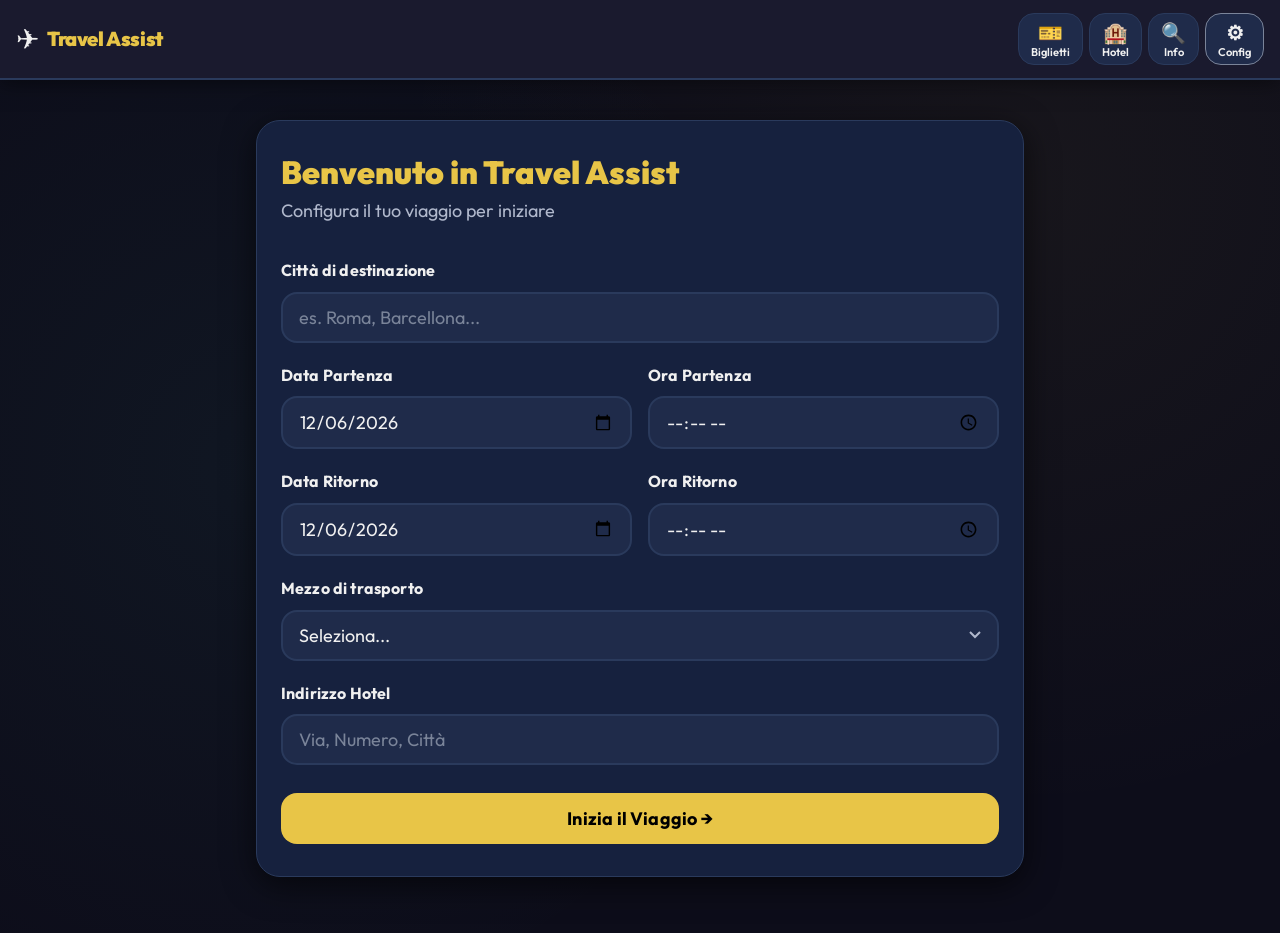
==== index.html @ 31b2eee9 "Add files via upload" ====
<!DOCTYPE html>
<html lang="it">
<head>
  <meta charset="UTF-8" />
  <meta name="viewport" content="width=device-width, initial-scale=1.0, viewport-fit=cover" />
  <meta name="theme-color" content="#1a1a2e" />
  <meta name="apple-mobile-web-app-capable" content="yes" />
  <meta name="apple-mobile-web-app-status-bar-style" content="black-translucent" />
  <meta name="apple-mobile-web-app-title" content="Travel Assist" />
  <meta name="description" content="La tua app di viaggio accessibile" />
  <link rel="manifest" href="manifest.json" />
  <link rel="apple-touch-icon" href="icons/icon-192.png" />
  <title>Travel Assist</title>
  <link rel="stylesheet" href="style.css" />
</head>
<body>

<!-- SKIP LINK per screen reader -->
<a href="#main-content" class="skip-link">Vai al contenuto principale</a>

<!-- ===== HEADER FISSO ===== -->
<header class="app-header" role="banner">
  <div class="header-brand">
    <span class="brand-icon" aria-hidden="true">✈</span>
    <span class="brand-name">Travel Assist</span>
  </div>
  <nav class="header-actions" aria-label="Azioni rapide">
    <button class="header-btn" id="btn-ticket" onclick="openTicketModal()" aria-label="Carica o visualizza biglietti di mobilità">
      <span class="btn-icon" aria-hidden="true">🎫</span>
      <span class="btn-label">Biglietti</span>
    </button>
    <button class="header-btn" id="btn-hotel" onclick="openHotel()" aria-label="Naviga verso l'hotel">
      <span class="btn-icon" aria-hidden="true">🏨</span>
      <span class="btn-label">Hotel</span>
    </button>
    <button class="header-btn" id="btn-info" onclick="openAttractions()" aria-label="Scopri attrazioni vicino a te">
      <span class="btn-icon" aria-hidden="true">🔍</span>
      <span class="btn-label">Info</span>
    </button>
    <button class="header-btn header-btn--settings" id="btn-settings" onclick="showSection('settings')" aria-label="Impostazioni viaggio">
      <span class="btn-icon" aria-hidden="true">⚙</span>
      <span class="btn-label">Config</span>
    </button>
  </nav>
</header>

<!-- ===== MAIN ===== -->
<main id="main-content" class="app-main">

  <!-- SEZIONE: Setup iniziale -->
  <section id="section-setup" class="section section--setup" aria-labelledby="setup-title">
    <div class="setup-card">
      <h1 id="setup-title" class="setup-title">Benvenuto in Travel Assist</h1>
      <p class="setup-subtitle">Configura il tuo viaggio per iniziare</p>
      <form id="setup-form" novalidate>
        <div class="form-group">
          <label for="city" class="form-label">Città di destinazione</label>
          <input type="text" id="city" name="city" class="form-input" placeholder="es. Roma, Barcellona..." required aria-required="true" autocomplete="off" />
        </div>
        <div class="form-row">
          <div class="form-group">
            <label for="departure-date" class="form-label">Data Partenza</label>
            <input type="date" id="departure-date" name="departure-date" class="form-input" required aria-required="true" />
          </div>
          <div class="form-group">
            <label for="departure-time" class="form-label">Ora Partenza</label>
            <input type="time" id="departure-time" name="departure-time" class="form-input" required aria-required="true" />
          </div>
        </div>
        <div class="form-row">
          <div class="form-group">
            <label for="return-date" class="form-label">Data Ritorno</label>
            <input type="date" id="return-date" name="return-date" class="form-input" required aria-required="true" />
          </div>
          <div class="form-group">
            <label for="return-time" class="form-label">Ora Ritorno</label>
            <input type="time" id="return-time" name="return-time" class="form-input" required aria-required="true" />
          </div>
        </div>
        <div class="form-group">
          <label for="transport" class="form-label">Mezzo di trasporto</label>
          <select id="transport" name="transport" class="form-input form-select" required aria-required="true">
            <option value="">Seleziona...</option>
            <option value="autobus">🚌 Autobus</option>
            <option value="auto">🚗 Auto</option>
            <option value="treno">🚂 Treno</option>
            <option value="aereo">✈️ Aereo</option>
          </select>
        </div>
        <div class="form-group">
          <label for="hotel-address" class="form-label">Indirizzo Hotel</label>
          <input type="text" id="hotel-address" name="hotel-address" class="form-input" placeholder="Via, Numero, Città" autocomplete="street-address" />
        </div>
        <button type="submit" class="btn btn--primary btn--full" id="btn-start">
          Inizia il Viaggio →
        </button>
      </form>
    </div>
  </section>

  <!-- SEZIONE: Dashboard principale -->
  <section id="section-dashboard" class="section section--dashboard hidden" aria-labelledby="dashboard-title">

    <!-- Info Generali -->
    <div class="trip-info-bar" role="region" aria-label="Informazioni viaggio">
      <div class="trip-info-item">
        <span class="info-label">Destinazione</span>
        <span class="info-value" id="display-city">—</span>
      </div>
      <div class="trip-info-item">
        <span class="info-label">Partenza</span>
        <span class="info-value" id="display-departure">—</span>
      </div>
      <div class="trip-info-item">
        <span class="info-label">Ritorno</span>
        <span class="info-value" id="display-return">—</span>
      </div>
      <div class="trip-info-item trip-info-item--distance">
        <span class="info-label">Distanza dalla prossima tappa</span>
        <span class="info-value info-value--large" id="display-distance" aria-live="polite" aria-atomic="true">— km</span>
      </div>
    </div>

    <!-- Emergenze -->
    <div class="emergency-bar" role="region" aria-label="Numeri di emergenza">
      <span class="emergency-title" aria-hidden="true">🚨 Emergenze:</span>
      <a href="tel:113" class="emergency-btn" aria-label="Chiama Polizia al 113">
        <span aria-hidden="true">👮</span> Polizia 113
      </a>
      <a href="tel:118" class="emergency-btn" aria-label="Chiama Ambulanza al 118">
        <span aria-hidden="true">🚑</span> Ambulanza 118
      </a>
      <a href="tel:112" class="emergency-btn" aria-label="Chiama Emergenza Europea al 112">
        <span aria-hidden="true">🆘</span> Europeo 112
      </a>
      <button class="emergency-btn" onclick="callConsulate()" aria-label="Chiama il Consolato">
        <span aria-hidden="true">🏛</span> Consolato
      </button>
    </div>

    <!-- Calendario Verticale -->
    <div id="calendar-container" class="calendar-container" role="region" aria-label="Itinerario giornaliero">
      <h2 id="dashboard-title" class="calendar-heading">Il tuo Itinerario</h2>
      <div id="days-list" class="days-list" aria-label="Lista giorni del viaggio"></div>
      <button class="btn btn--add-day" onclick="addDay()" aria-label="Aggiungi un giorno all'itinerario">
        + Aggiungi giorno manuale
      </button>
    </div>

  </section>

  <!-- SEZIONE: Impostazioni -->
  <section id="section-settings" class="section section--settings hidden" aria-labelledby="settings-title">
    <div class="settings-card">
      <h2 id="settings-title">Modifica Configurazione</h2>
      <p>Aggiorna i dettagli del tuo viaggio.</p>
      <button class="btn btn--secondary btn--full" onclick="resetTrip()">Resetta e Riconfigura</button>
      <button class="btn btn--ghost btn--full" onclick="showSection('dashboard')">← Torna all'itinerario</button>
    </div>
  </section>

</main>

<!-- ===== MODAL: Biglietti ===== -->
<div id="modal-ticket" class="modal hidden" role="dialog" aria-labelledby="modal-ticket-title" aria-modal="true">
  <div class="modal-overlay" onclick="closeModal('modal-ticket')"></div>
  <div class="modal-content">
    <button class="modal-close" onclick="closeModal('modal-ticket')" aria-label="Chiudi">✕</button>
    <h2 id="modal-ticket-title">🎫 Biglietti di Mobilità</h2>
    <p class="modal-subtitle">Carica i tuoi biglietti di trasporto</p>
    <div class="upload-zone" id="global-upload-zone" role="button" tabindex="0" aria-label="Zona caricamento biglietti, clicca o trascina file qui"
         onclick="document.getElementById('global-file-input').click()"
         onkeydown="if(event.key==='Enter'||event.key===' ')this.click()">
      <span aria-hidden="true">📁</span>
      <span>Clicca o trascina biglietti qui</span>
      <span class="upload-hint">PDF, JPEG, PNG supportati</span>
    </div>
    <input type="file" id="global-file-input" accept=".pdf,.jpg,.jpeg,.png" multiple class="hidden" onchange="handleGlobalFileUpload(event)" aria-label="Seleziona file biglietti" />
    <div id="global-tickets-list" class="tickets-list" aria-live="polite" aria-label="Lista biglietti caricati"></div>
  </div>
</div>

<!-- ===== MODAL: Attrazioni ===== -->
<div id="modal-attractions" class="modal hidden" role="dialog" aria-labelledby="modal-attractions-title" aria-modal="true">
  <div class="modal-overlay" onclick="closeModal('modal-attractions')"></div>
  <div class="modal-content">
    <button class="modal-close" onclick="closeModal('modal-attractions')" aria-label="Chiudi">✕</button>
    <h2 id="modal-attractions-title">🔍 Attrazioni Vicino a Te</h2>
    <div id="attractions-loading" class="loading-state" aria-live="polite">
      <div class="spinner" aria-hidden="true"></div>
      <span>Rilevamento posizione...</span>
    </div>
    <div id="attractions-content" class="hidden">
      <p id="attractions-location" class="location-info"></p>
      <a id="btn-attractions-maps" href="#" target="_blank" rel="noopener noreferrer" class="btn btn--primary btn--full">
        🗺 Cerca Attrazioni su Maps
      </a>
      <a id="btn-attractions-portami" href="#" target="_blank" rel="noopener noreferrer" class="btn btn--accent btn--full">
        🧭 Portami al Centro
      </a>
    </div>
    <div id="attractions-error" class="hidden error-state">
      <p>Impossibile rilevare la posizione. Assicurati di aver dato i permessi.</p>
    </div>
  </div>
</div>

<!-- ===== FULLSCREEN VIEWER ===== -->
<div id="fullscreen-viewer" class="fullscreen-viewer hidden" role="dialog" aria-labelledby="viewer-title" aria-modal="true">
  <button class="viewer-close" onclick="closeViewer()" aria-label="Chiudi visualizzatore">✕</button>
  <h2 id="viewer-title" class="sr-only">Visualizzatore Biglietto</h2>
  <div class="viewer-content" id="viewer-content"></div>
  <div class="viewer-hint" aria-live="polite">Pizzica per zoomare • Doppio tap per resettare</div>
</div>

<!-- LIVE REGION per annunci screen reader -->
<div id="sr-announce" class="sr-only" aria-live="assertive" aria-atomic="true"></div>

<script src="app.js"></script>
</body>
</html>
---- style.css ----
/* =============================================
   TRAVEL ASSIST — CSS
   High Contrast, Accessible, Large UI
   ============================================= */

/* ---- FONTS ---- */
@import url('https://fonts.googleapis.com/css2?family=Outfit:wght@400;600;700;900&family=JetBrains+Mono:wght@400;600&display=swap');

/* ---- CSS VARIABLES ---- */
:root {
  /* Colors – high contrast palette */
  --bg-primary: #0d0d1a;
  --bg-secondary: #1a1a2e;
  --bg-card: #16213e;
  --bg-elevated: #1f2b4a;
  --accent-primary: #e8c547;
  --accent-secondary: #4ecdc4;
  --accent-emergency: #ff4757;
  --accent-go: #2ed573;
  --text-primary: #f0f0f0;
  --text-secondary: #b0b8cc;
  --text-muted: #7a8499;
  --border-color: #2a3a5c;
  --shadow-lg: 0 8px 32px rgba(0,0,0,0.6);
  --shadow-card: 0 4px 16px rgba(0,0,0,0.4);

  /* Spacing & sizing */
  --header-height: 5rem;
  --btn-min: 3rem; /* 48px */
  --radius-sm: 0.5rem;
  --radius-md: 1rem;
  --radius-lg: 1.5rem;

  /* Typography – rem-based for zoom compatibility */
  --text-xs: 0.875rem;
  --text-sm: 1rem;
  --text-base: 1.125rem;
  --text-lg: 1.25rem;
  --text-xl: 1.5rem;
  --text-2xl: 2rem;
  --text-3xl: 2.5rem;
}

/* ---- RESET & BASE ---- */
*, *::before, *::after {
  box-sizing: border-box;
  margin: 0;
  padding: 0;
}

html {
  font-size: 100%; /* respect user browser settings */
  scroll-behavior: smooth;
  -webkit-text-size-adjust: 100%;
}

body {
  font-family: 'Outfit', sans-serif;
  background-color: var(--bg-primary);
  color: var(--text-primary);
  font-size: var(--text-base);
  line-height: 1.6;
  min-height: 100vh;
  overflow-x: hidden;
  /* Background texture */
  background-image: 
    radial-gradient(circle at 20% 50%, rgba(78,205,196,0.05) 0%, transparent 50%),
    radial-gradient(circle at 80% 20%, rgba(232,197,71,0.05) 0%, transparent 50%);
}

/* ---- ACCESSIBILITY ---- */
.skip-link {
  position: absolute;
  top: -9999px;
  left: 0;
  background: var(--accent-primary);
  color: #000;
  padding: 1rem 1.5rem;
  font-size: var(--text-lg);
  font-weight: 700;
  z-index: 9999;
  border-radius: 0 0 var(--radius-md) 0;
}
.skip-link:focus {
  top: 0;
}

.sr-only {
  position: absolute;
  width: 1px;
  height: 1px;
  padding: 0;
  margin: -1px;
  overflow: hidden;
  clip: rect(0,0,0,0);
  white-space: nowrap;
  border: 0;
}

/* Focus styles – large, visible */
:focus-visible {
  outline: 3px solid var(--accent-primary);
  outline-offset: 3px;
  border-radius: var(--radius-sm);
}

/* ---- HIDDEN ---- */
.hidden {
  display: none !important;
}

/* ---- HEADER ---- */
.app-header {
  position: fixed;
  top: 0;
  left: 0;
  right: 0;
  z-index: 100;
  height: var(--header-height);
  background: var(--bg-secondary);
  border-bottom: 2px solid var(--border-color);
  display: flex;
  align-items: center;
  justify-content: space-between;
  padding: 0 1rem;
  gap: 0.5rem;
  box-shadow: 0 2px 20px rgba(0,0,0,0.5);
  /* Safe area for iPhone notch */
  padding-top: env(safe-area-inset-top, 0);
  height: calc(var(--header-height) + env(safe-area-inset-top, 0));
}

.header-brand {
  display: flex;
  align-items: center;
  gap: 0.5rem;
  flex-shrink: 0;
}

.brand-icon {
  font-size: 1.75rem;
}

.brand-name {
  font-size: var(--text-lg);
  font-weight: 900;
  color: var(--accent-primary);
  letter-spacing: -0.02em;
  white-space: nowrap;
}

.header-actions {
  display: flex;
  gap: 0.375rem;
  align-items: center;
}

.header-btn {
  display: flex;
  flex-direction: column;
  align-items: center;
  justify-content: center;
  gap: 0.125rem;
  min-width: var(--btn-min);
  min-height: var(--btn-min);
  padding: 0.375rem 0.75rem;
  background: var(--bg-elevated);
  color: var(--text-primary);
  border: 1.5px solid var(--border-color);
  border-radius: var(--radius-md);
  cursor: pointer;
  font-family: inherit;
  font-size: var(--text-xs);
  font-weight: 600;
  text-decoration: none;
  transition: all 0.15s ease;
  white-space: nowrap;
}

.header-btn:hover, .header-btn:focus-visible {
  background: var(--accent-primary);
  color: #000;
  border-color: var(--accent-primary);
  transform: translateY(-1px);
}

.header-btn .btn-icon {
  font-size: 1.25rem;
}

.header-btn .btn-label {
  font-size: 0.7rem;
  line-height: 1;
}

.header-btn--settings {
  border-color: var(--text-muted);
}

/* ---- MAIN ---- */
.app-main {
  padding-top: calc(var(--header-height) + env(safe-area-inset-top, 0) + 1rem);
  padding-bottom: calc(2rem + env(safe-area-inset-bottom, 0));
  min-height: 100vh;
}

/* ---- SECTIONS ---- */
.section {
  padding: 1.5rem 1rem;
  max-width: 800px;
  margin: 0 auto;
}

/* ---- SETUP CARD ---- */
.setup-card {
  background: var(--bg-card);
  border: 1.5px solid var(--border-color);
  border-radius: var(--radius-lg);
  padding: 2rem 1.5rem;
  box-shadow: var(--shadow-lg);
}

.setup-title {
  font-size: var(--text-2xl);
  font-weight: 900;
  color: var(--accent-primary);
  margin-bottom: 0.375rem;
  line-height: 1.2;
}

.setup-subtitle {
  color: var(--text-secondary);
  margin-bottom: 2rem;
  font-size: var(--text-base);
}

/* ---- FORMS ---- */
.form-group {
  margin-bottom: 1.25rem;
}

.form-row {
  display: grid;
  grid-template-columns: 1fr 1fr;
  gap: 1rem;
}

.form-label {
  display: block;
  font-size: var(--text-sm);
  font-weight: 700;
  color: var(--text-primary);
  margin-bottom: 0.5rem;
  letter-spacing: 0.01em;
}

.form-input {
  width: 100%;
  min-height: var(--btn-min);
  padding: 0.75rem 1rem;
  background: var(--bg-elevated);
  border: 2px solid var(--border-color);
  border-radius: var(--radius-md);
  color: var(--text-primary);
  font-size: var(--text-base);
  font-family: inherit;
  transition: border-color 0.15s ease;
  -webkit-appearance: none;
  appearance: none;
}

.form-input:focus {
  border-color: var(--accent-primary);
  outline: none;
  box-shadow: 0 0 0 3px rgba(232,197,71,0.25);
}

.form-input::placeholder {
  color: var(--text-muted);
}

.form-select {
  background-image: url("data:image/svg+xml,%3Csvg xmlns='http://www.w3.org/2000/svg' width='12' height='8'%3E%3Cpath d='M1 1l5 5 5-5' stroke='%23b0b8cc' stroke-width='2' fill='none'/%3E%3C/svg%3E");
  background-repeat: no-repeat;
  background-position: right 1rem center;
  padding-right: 2.5rem;
  cursor: pointer;
}

/* ---- BUTTONS ---- */
.btn {
  display: inline-flex;
  align-items: center;
  justify-content: center;
  gap: 0.5rem;
  min-height: var(--btn-min);
  padding: 0.875rem 1.5rem;
  border: none;
  border-radius: var(--radius-md);
  font-family: inherit;
  font-size: var(--text-base);
  font-weight: 700;
  cursor: pointer;
  text-decoration: none;
  transition: all 0.15s ease;
  letter-spacing: 0.01em;
}

.btn--primary {
  background: var(--accent-primary);
  color: #000;
}
.btn--primary:hover, .btn--primary:focus-visible {
  background: #f0cf50;
  transform: translateY(-1px);
  box-shadow: 0 4px 16px rgba(232,197,71,0.4);
}

.btn--secondary {
  background: var(--bg-elevated);
  color: var(--text-primary);
  border: 2px solid var(--border-color);
}
.btn--secondary:hover, .btn--secondary:focus-visible {
  border-color: var(--accent-secondary);
  color: var(--accent-secondary);
}

.btn--accent {
  background: var(--accent-go);
  color: #000;
}
.btn--accent:hover, .btn--accent:focus-visible {
  background: #3ff57e;
  transform: translateY(-1px);
  box-shadow: 0 4px 16px rgba(46,213,115,0.4);
}

.btn--ghost {
  background: transparent;
  color: var(--text-secondary);
  border: 2px solid var(--border-color);
}
.btn--ghost:hover, .btn--ghost:focus-visible {
  color: var(--text-primary);
  border-color: var(--text-secondary);
}

.btn--danger {
  background: var(--accent-emergency);
  color: #fff;
}

.btn--full {
  width: 100%;
  margin-top: 0.5rem;
}

.btn--add-day {
  width: 100%;
  background: transparent;
  border: 2px dashed var(--border-color);
  color: var(--text-secondary);
  border-radius: var(--radius-md);
  padding: 1rem;
  font-size: var(--text-base);
  font-family: inherit;
  font-weight: 600;
  cursor: pointer;
  margin-top: 1rem;
  transition: all 0.15s ease;
}
.btn--add-day:hover, .btn--add-day:focus-visible {
  border-color: var(--accent-secondary);
  color: var(--accent-secondary);
}

/* ---- TRIP INFO BAR ---- */
.trip-info-bar {
  background: var(--bg-card);
  border: 1.5px solid var(--border-color);
  border-radius: var(--radius-lg);
  padding: 1.25rem;
  margin-bottom: 1rem;
  display: grid;
  grid-template-columns: 1fr 1fr;
  gap: 1rem;
  box-shadow: var(--shadow-card);
}

.trip-info-item {
  display: flex;
  flex-direction: column;
  gap: 0.25rem;
}

.trip-info-item--distance {
  grid-column: 1 / -1;
  background: var(--bg-elevated);
  border-radius: var(--radius-md);
  padding: 0.75rem 1rem;
}

.info-label {
  font-size: var(--text-xs);
  color: var(--text-muted);
  font-weight: 600;
  text-transform: uppercase;
  letter-spacing: 0.05em;
}

.info-value {
  font-size: var(--text-base);
  font-weight: 700;
  color: var(--text-primary);
}

.info-value--large {
  font-size: var(--text-xl);
  color: var(--accent-secondary);
  font-family: 'JetBrains Mono', monospace;
}

/* ---- EMERGENCY BAR ---- */
.emergency-bar {
  background: rgba(255,71,87,0.12);
  border: 1.5px solid rgba(255,71,87,0.4);
  border-radius: var(--radius-md);
  padding: 0.875rem 1rem;
  margin-bottom: 1rem;
  display: flex;
  align-items: center;
  flex-wrap: wrap;
  gap: 0.5rem;
}

.emergency-title {
  font-weight: 700;
  font-size: var(--text-sm);
  color: var(--accent-emergency);
  white-space: nowrap;
}

.emergency-btn {
  display: inline-flex;
  align-items: center;
  gap: 0.375rem;
  min-height: 2.75rem;
  padding: 0.5rem 0.875rem;
  background: rgba(255,71,87,0.2);
  color: #ff8fa0;
  border: 1.5px solid rgba(255,71,87,0.4);
  border-radius: var(--radius-sm);
  font-family: inherit;
  font-size: var(--text-xs);
  font-weight: 700;
  text-decoration: none;
  cursor: pointer;
  transition: all 0.15s ease;
}

.emergency-btn:hover, .emergency-btn:focus-visible {
  background: var(--accent-emergency);
  color: #fff;
  border-color: var(--accent-emergency);
}

/* ---- CALENDAR ---- */
.calendar-container {
  margin-top: 0.5rem;
}

.calendar-heading {
  font-size: var(--text-xl);
  font-weight: 900;
  color: var(--text-primary);
  margin-bottom: 1rem;
  padding-bottom: 0.75rem;
  border-bottom: 2px solid var(--border-color);
}

.days-list {
  display: flex;
  flex-direction: column;
  gap: 0.875rem;
}

/* ---- DAY CARD ---- */
.day-card {
  background: var(--bg-card);
  border: 1.5px solid var(--border-color);
  border-radius: var(--radius-lg);
  overflow: hidden;
  box-shadow: var(--shadow-card);
  transition: border-color 0.2s ease;
}

.day-card.is-today {
  border-color: var(--accent-primary);
}

.day-header {
  display: flex;
  align-items: center;
  justify-content: space-between;
  padding: 1rem 1.25rem;
  cursor: pointer;
  background: var(--bg-elevated);
  border: none;
  width: 100%;
  text-align: left;
  font-family: inherit;
  transition: background 0.15s ease;
}

.day-header:hover {
  background: var(--bg-card);
}

.day-header-left {
  display: flex;
  align-items: center;
  gap: 0.875rem;
}

.day-number {
  font-size: var(--text-xl);
  font-weight: 900;
  color: var(--accent-primary);
  font-family: 'JetBrains Mono', monospace;
  min-width: 2rem;
}

.day-info {
  display: flex;
  flex-direction: column;
}

.day-date {
  font-size: var(--text-base);
  font-weight: 700;
  color: var(--text-primary);
}

.day-label {
  font-size: var(--text-xs);
  color: var(--text-muted);
}

.day-toggle {
  font-size: var(--text-lg);
  color: var(--text-secondary);
  transition: transform 0.2s ease;
}

.day-card.expanded .day-toggle {
  transform: rotate(180deg);
}

.day-body {
  display: none;
  padding: 1.25rem;
  gap: 1rem;
  flex-direction: column;
}

.day-card.expanded .day-body {
  display: flex;
}

/* ---- TIME SLOTS ---- */
.slots-list {
  display: flex;
  flex-direction: column;
  gap: 0.875rem;
}

.slot-item {
  background: var(--bg-elevated);
  border: 1.5px solid var(--border-color);
  border-radius: var(--radius-md);
  padding: 1rem;
}

.slot-row {
  display: flex;
  gap: 0.75rem;
  align-items: flex-start;
  margin-bottom: 0.75rem;
  flex-wrap: wrap;
}

.slot-time {
  min-width: 6rem;
  flex-shrink: 0;
}

.slot-place {
  flex: 1;
  min-width: 0;
}

.slot-input {
  width: 100%;
  min-height: 2.75rem;
  padding: 0.625rem 0.875rem;
  background: var(--bg-primary);
  border: 1.5px solid var(--border-color);
  border-radius: var(--radius-sm);
  color: var(--text-primary);
  font-size: var(--text-sm);
  font-family: inherit;
  transition: border-color 0.15s ease;
}

.slot-input:focus {
  border-color: var(--accent-primary);
  outline: none;
}

.slot-input::placeholder {
  color: var(--text-muted);
}

.slot-actions {
  display: flex;
  gap: 0.5rem;
  flex-wrap: wrap;
}

.btn--go {
  flex: 1;
  min-width: 8rem;
  background: var(--accent-go);
  color: #000;
  border: none;
  border-radius: var(--radius-sm);
  min-height: 3rem;
  padding: 0.625rem 1rem;
  font-family: inherit;
  font-size: var(--text-sm);
  font-weight: 700;
  cursor: pointer;
  text-decoration: none;
  display: inline-flex;
  align-items: center;
  justify-content: center;
  gap: 0.375rem;
  transition: all 0.15s ease;
}

.btn--go:hover, .btn--go:focus-visible {
  background: #3ff57e;
  box-shadow: 0 4px 16px rgba(46,213,115,0.4);
}

.btn--remove-slot {
  background: transparent;
  border: 1.5px solid var(--border-color);
  color: var(--text-muted);
  border-radius: var(--radius-sm);
  min-height: 3rem;
  padding: 0.625rem 0.875rem;
  font-family: inherit;
  font-size: var(--text-sm);
  cursor: pointer;
  transition: all 0.15s ease;
}

.btn--remove-slot:hover {
  border-color: var(--accent-emergency);
  color: var(--accent-emergency);
}

.btn--add-slot {
  background: transparent;
  border: 1.5px dashed var(--border-color);
  color: var(--text-secondary);
  border-radius: var(--radius-sm);
  padding: 0.75rem 1rem;
  font-family: inherit;
  font-size: var(--text-sm);
  font-weight: 600;
  cursor: pointer;
  width: 100%;
  transition: all 0.15s ease;
}

.btn--add-slot:hover, .btn--add-slot:focus-visible {
  border-color: var(--accent-secondary);
  color: var(--accent-secondary);
}

/* ---- TICKET POCKET ---- */
.ticket-pocket {
  border-top: 1.5px solid var(--border-color);
  padding-top: 1rem;
}

.ticket-pocket-title {
  font-size: var(--text-sm);
  font-weight: 700;
  color: var(--text-secondary);
  margin-bottom: 0.75rem;
  display: flex;
  align-items: center;
  gap: 0.5rem;
}

.pocket-upload-zone {
  background: var(--bg-primary);
  border: 2px dashed var(--border-color);
  border-radius: var(--radius-md);
  padding: 1rem;
  text-align: center;
  cursor: pointer;
  transition: all 0.15s ease;
  font-size: var(--text-sm);
  color: var(--text-muted);
  display: flex;
  flex-direction: column;
  align-items: center;
  gap: 0.375rem;
}

.pocket-upload-zone:hover, .pocket-upload-zone:focus-visible {
  border-color: var(--accent-secondary);
  color: var(--accent-secondary);
  background: rgba(78,205,196,0.05);
}

.tickets-list {
  display: flex;
  flex-direction: column;
  gap: 0.5rem;
  margin-top: 0.75rem;
}

.ticket-item {
  display: flex;
  align-items: center;
  gap: 0.75rem;
  background: var(--bg-elevated);
  border: 1.5px solid var(--border-color);
  border-radius: var(--radius-sm);
  padding: 0.75rem 1rem;
  transition: border-color 0.15s ease;
}

.ticket-item:hover {
  border-color: var(--accent-primary);
}

.ticket-icon {
  font-size: 1.5rem;
  flex-shrink: 0;
}

.ticket-name {
  flex: 1;
  font-size: var(--text-sm);
  font-weight: 600;
  color: var(--text-primary);
  overflow: hidden;
  text-overflow: ellipsis;
  white-space: nowrap;
}

.ticket-view-btn {
  background: var(--accent-primary);
  color: #000;
  border: none;
  border-radius: var(--radius-sm);
  padding: 0.5rem 0.875rem;
  font-family: inherit;
  font-size: var(--text-xs);
  font-weight: 700;
  cursor: pointer;
  min-height: 2.5rem;
  flex-shrink: 0;
  transition: all 0.15s ease;
}

.ticket-view-btn:hover {
  background: #f0cf50;
}

.ticket-delete-btn {
  background: transparent;
  border: none;
  color: var(--text-muted);
  cursor: pointer;
  padding: 0.5rem;
  font-size: 1.125rem;
  border-radius: var(--radius-sm);
  transition: color 0.15s ease;
  min-height: 2.5rem;
}

.ticket-delete-btn:hover {
  color: var(--accent-emergency);
}

/* ---- MODALS ---- */
.modal {
  position: fixed;
  inset: 0;
  z-index: 200;
  display: flex;
  align-items: flex-end;
  justify-content: center;
}

.modal-overlay {
  position: absolute;
  inset: 0;
  background: rgba(0,0,0,0.8);
  backdrop-filter: blur(4px);
}

.modal-content {
  position: relative;
  background: var(--bg-card);
  border: 1.5px solid var(--border-color);
  border-radius: var(--radius-lg) var(--radius-lg) 0 0;
  padding: 1.5rem;
  width: 100%;
  max-width: 600px;
  max-height: 85vh;
  overflow-y: auto;
  box-shadow: var(--shadow-lg);
  padding-bottom: calc(1.5rem + env(safe-area-inset-bottom, 0));
}

.modal-content h2 {
  font-size: var(--text-xl);
  font-weight: 900;
  color: var(--text-primary);
  margin-bottom: 0.25rem;
}

.modal-subtitle {
  color: var(--text-secondary);
  margin-bottom: 1.25rem;
  font-size: var(--text-sm);
}

.modal-close {
  position: absolute;
  top: 1rem;
  right: 1rem;
  background: var(--bg-elevated);
  border: 1.5px solid var(--border-color);
  color: var(--text-primary);
  border-radius: 50%;
  width: 2.5rem;
  height: 2.5rem;
  font-size: 1rem;
  cursor: pointer;
  display: flex;
  align-items: center;
  justify-content: center;
  transition: all 0.15s ease;
}

.modal-close:hover, .modal-close:focus-visible {
  background: var(--accent-emergency);
  color: #fff;
  border-color: var(--accent-emergency);
}

/* ---- UPLOAD ZONE ---- */
.upload-zone {
  background: var(--bg-elevated);
  border: 2px dashed var(--border-color);
  border-radius: var(--radius-md);
  padding: 2rem 1rem;
  text-align: center;
  cursor: pointer;
  transition: all 0.15s ease;
  display: flex;
  flex-direction: column;
  align-items: center;
  gap: 0.5rem;
  font-size: var(--text-base);
  color: var(--text-secondary);
  margin-bottom: 1rem;
}

.upload-zone:hover, .upload-zone:focus-visible {
  border-color: var(--accent-primary);
  background: rgba(232,197,71,0.05);
  color: var(--accent-primary);
}

.upload-zone span:first-child {
  font-size: 2.5rem;
}

.upload-hint {
  font-size: var(--text-xs);
  color: var(--text-muted);
}

/* ---- LOADING STATE ---- */
.loading-state {
  display: flex;
  flex-direction: column;
  align-items: center;
  gap: 1rem;
  padding: 2rem;
  color: var(--text-secondary);
}

.spinner {
  width: 3rem;
  height: 3rem;
  border: 3px solid var(--border-color);
  border-top-color: var(--accent-primary);
  border-radius: 50%;
  animation: spin 0.8s linear infinite;
}

@keyframes spin {
  to { transform: rotate(360deg); }
}

.error-state {
  padding: 1.5rem;
  background: rgba(255,71,87,0.1);
  border: 1.5px solid rgba(255,71,87,0.3);
  border-radius: var(--radius-md);
  color: #ff8fa0;
  text-align: center;
}

.location-info {
  padding: 0.875rem 1rem;
  background: var(--bg-elevated);
  border-radius: var(--radius-md);
  color: var(--text-secondary);
  font-size: var(--text-sm);
  margin-bottom: 1rem;
}

/* ---- FULLSCREEN VIEWER ---- */
.fullscreen-viewer {
  position: fixed;
  inset: 0;
  z-index: 300;
  background: #000;
  display: flex;
  flex-direction: column;
  align-items: center;
  justify-content: center;
}

.viewer-close {
  position: absolute;
  top: calc(1.25rem + env(safe-area-inset-top, 0));
  right: 1.25rem;
  background: rgba(255,255,255,0.15);
  backdrop-filter: blur(8px);
  border: 1.5px solid rgba(255,255,255,0.2);
  color: #fff;
  border-radius: 50%;
  width: 3rem;
  height: 3rem;
  font-size: 1.25rem;
  cursor: pointer;
  display: flex;
  align-items: center;
  justify-content: center;
  z-index: 10;
  transition: background 0.15s ease;
}

.viewer-close:hover {
  background: rgba(255,71,87,0.8);
}

.viewer-content {
  width: 100%;
  height: 100%;
  display: flex;
  align-items: center;
  justify-content: center;
  overflow: auto;
  padding: 4rem 1rem 3rem;
}

.viewer-content img {
  max-width: 100%;
  max-height: 100%;
  object-fit: contain;
  border-radius: var(--radius-sm);
}

.viewer-content iframe {
  width: 100%;
  height: 100%;
  border: none;
}

.viewer-hint {
  position: absolute;
  bottom: calc(1rem + env(safe-area-inset-bottom, 0));
  left: 50%;
  transform: translateX(-50%);
  background: rgba(255,255,255,0.1);
  backdrop-filter: blur(8px);
  color: rgba(255,255,255,0.7);
  padding: 0.5rem 1rem;
  border-radius: 2rem;
  font-size: var(--text-xs);
  white-space: nowrap;
}

/* ---- SETTINGS ---- */
.settings-card {
  background: var(--bg-card);
  border: 1.5px solid var(--border-color);
  border-radius: var(--radius-lg);
  padding: 2rem 1.5rem;
  box-shadow: var(--shadow-card);
}

.settings-card h2 {
  font-size: var(--text-xl);
  font-weight: 900;
  margin-bottom: 0.5rem;
}

.settings-card p {
  color: var(--text-secondary);
  margin-bottom: 1.5rem;
}

/* ---- TOAST NOTIFICATIONS ---- */
.toast-container {
  position: fixed;
  bottom: calc(2rem + env(safe-area-inset-bottom, 0));
  left: 50%;
  transform: translateX(-50%);
  z-index: 400;
  display: flex;
  flex-direction: column;
  gap: 0.5rem;
  pointer-events: none;
  width: 90%;
  max-width: 400px;
}

.toast {
  background: var(--bg-elevated);
  border: 1.5px solid var(--border-color);
  border-radius: var(--radius-md);
  padding: 1rem 1.25rem;
  font-size: var(--text-sm);
  font-weight: 600;
  text-align: center;
  box-shadow: var(--shadow-lg);
  animation: toastIn 0.3s ease, toastOut 0.3s ease 2.5s forwards;
}

.toast--success { border-color: var(--accent-go); color: var(--accent-go); }
.toast--error { border-color: var(--accent-emergency); color: #ff8fa0; }
.toast--info { border-color: var(--accent-secondary); color: var(--accent-secondary); }

@keyframes toastIn {
  from { opacity: 0; transform: translateY(1rem); }
  to { opacity: 1; transform: translateY(0); }
}

@keyframes toastOut {
  to { opacity: 0; transform: translateY(-1rem); }
}

/* ---- RESPONSIVE ---- */
@media (max-width: 480px) {
  .header-brand .brand-name { display: none; }
  .form-row { grid-template-columns: 1fr; }
  .trip-info-bar { grid-template-columns: 1fr; }
}

/* ---- ZOOM 200% COMPATIBILITY ---- */
@media (max-width: 400px) {
  :root {
    --text-xs: 0.8rem;
    --text-sm: 0.9rem;
    --text-base: 1rem;
  }
  .header-btn .btn-label { display: none; }
}

/* ---- PRINT STYLES ---- */
@media print {
  .app-header, .emergency-bar { display: none; }
  .day-body { display: flex !important; }
}
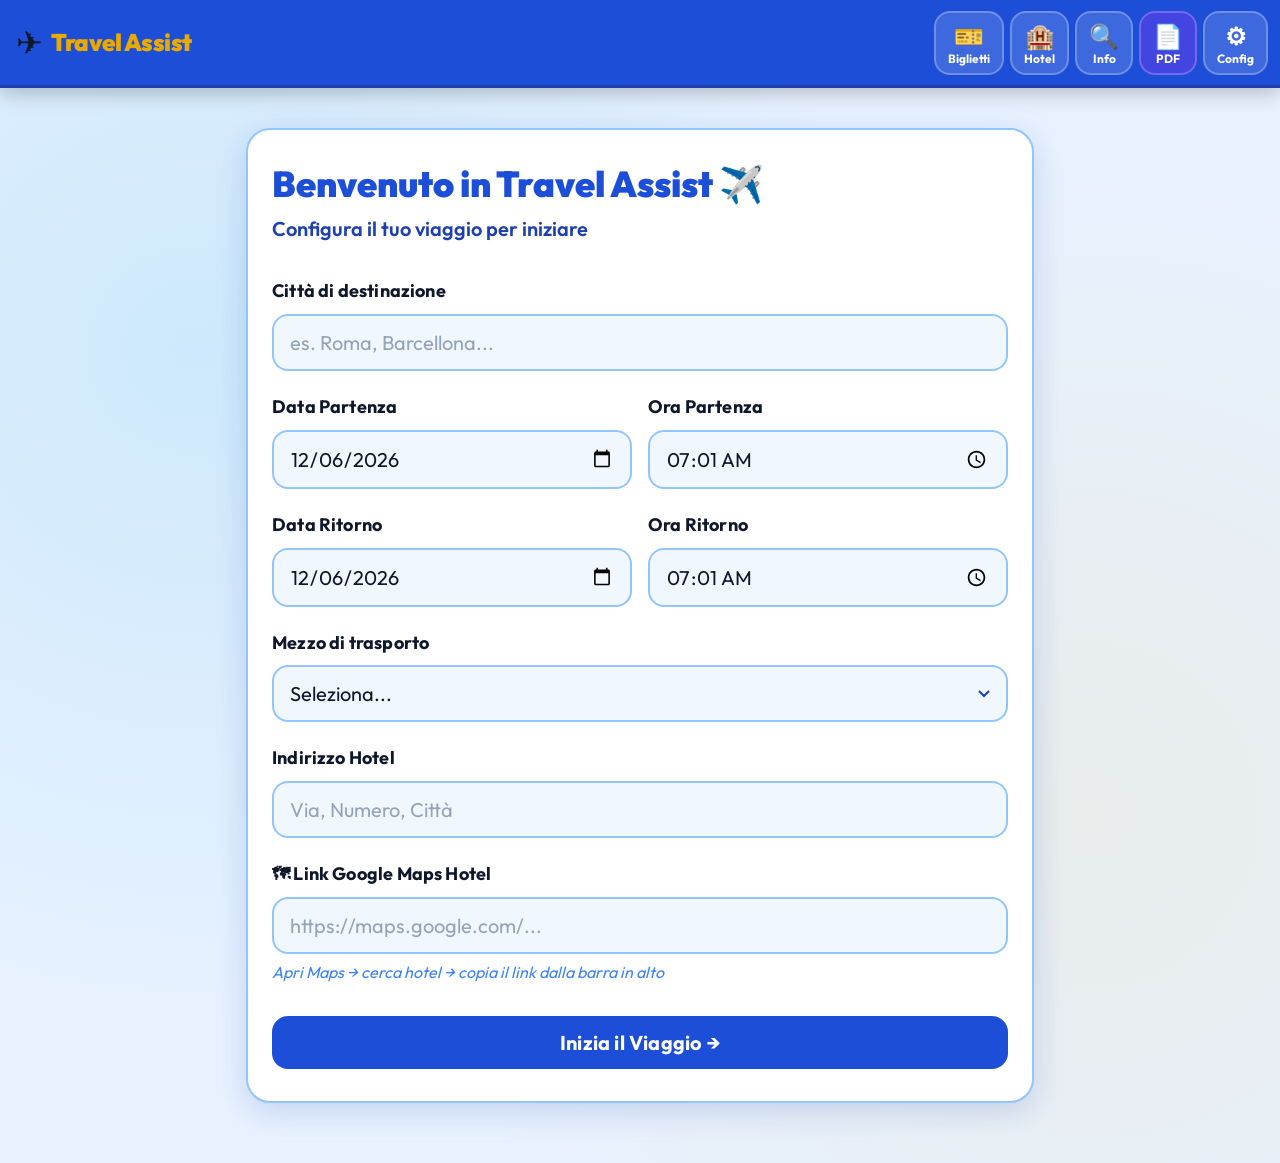
==== commit fd8d3e4b: "Add files via upload" ====
--- a/index.html
+++ b/index.html
@@ -3,7 +3,7 @@
 <head>
   <meta charset="UTF-8" />
   <meta name="viewport" content="width=device-width, initial-scale=1.0, viewport-fit=cover" />
-  <meta name="theme-color" content="#1a1a2e" />
+  <meta name="theme-color" content="#2563a8" />
   <meta name="apple-mobile-web-app-capable" content="yes" />
   <meta name="apple-mobile-web-app-status-bar-style" content="black-translucent" />
   <meta name="apple-mobile-web-app-title" content="Travel Assist" />
@@ -15,7 +15,6 @@
 </head>
 <body>
 
-<!-- SKIP LINK per screen reader -->
 <a href="#main-content" class="skip-link">Vai al contenuto principale</a>
 
 <!-- ===== HEADER FISSO ===== -->
@@ -25,19 +24,23 @@
     <span class="brand-name">Travel Assist</span>
   </div>
   <nav class="header-actions" aria-label="Azioni rapide">
-    <button class="header-btn" id="btn-ticket" onclick="openTicketModal()" aria-label="Carica o visualizza biglietti di mobilità">
+    <button class="header-btn" onclick="openTicketModal()" aria-label="Biglietti di mobilità">
       <span class="btn-icon" aria-hidden="true">🎫</span>
       <span class="btn-label">Biglietti</span>
     </button>
-    <button class="header-btn" id="btn-hotel" onclick="openHotel()" aria-label="Naviga verso l'hotel">
+    <button class="header-btn" onclick="openHotel()" aria-label="Naviga verso l'hotel">
       <span class="btn-icon" aria-hidden="true">🏨</span>
       <span class="btn-label">Hotel</span>
     </button>
-    <button class="header-btn" id="btn-info" onclick="openAttractions()" aria-label="Scopri attrazioni vicino a te">
+    <button class="header-btn" onclick="openAttractions()" aria-label="Attrazioni vicino a te">
       <span class="btn-icon" aria-hidden="true">🔍</span>
       <span class="btn-label">Info</span>
     </button>
-    <button class="header-btn header-btn--settings" id="btn-settings" onclick="showSection('settings')" aria-label="Impostazioni viaggio">
+    <button class="header-btn header-btn--pdf" onclick="exportPDF()" aria-label="Scarica PDF itinerario">
+      <span class="btn-icon" aria-hidden="true">📄</span>
+      <span class="btn-label">PDF</span>
+    </button>
+    <button class="header-btn header-btn--settings" onclick="showSection('settings')" aria-label="Impostazioni">
       <span class="btn-icon" aria-hidden="true">⚙</span>
       <span class="btn-label">Config</span>
     </button>
@@ -47,39 +50,44 @@
 <!-- ===== MAIN ===== -->
 <main id="main-content" class="app-main">
 
-  <!-- SEZIONE: Setup iniziale -->
+  <!-- ===== SETUP ===== -->
   <section id="section-setup" class="section section--setup" aria-labelledby="setup-title">
     <div class="setup-card">
-      <h1 id="setup-title" class="setup-title">Benvenuto in Travel Assist</h1>
+      <h1 id="setup-title" class="setup-title">Benvenuto in Travel Assist ✈️</h1>
       <p class="setup-subtitle">Configura il tuo viaggio per iniziare</p>
       <form id="setup-form" novalidate>
+
         <div class="form-group">
           <label for="city" class="form-label">Città di destinazione</label>
-          <input type="text" id="city" name="city" class="form-input" placeholder="es. Roma, Barcellona..." required aria-required="true" autocomplete="off" />
-        </div>
+          <input type="text" id="city" name="city" class="form-input"
+            placeholder="es. Roma, Barcellona..." required aria-required="true" autocomplete="off" />
+        </div>
+
         <div class="form-row">
           <div class="form-group">
             <label for="departure-date" class="form-label">Data Partenza</label>
-            <input type="date" id="departure-date" name="departure-date" class="form-input" required aria-required="true" />
+            <input type="date" id="departure-date" name="departure-date" class="form-input" required />
           </div>
           <div class="form-group">
             <label for="departure-time" class="form-label">Ora Partenza</label>
-            <input type="time" id="departure-time" name="departure-time" class="form-input" required aria-required="true" />
-          </div>
-        </div>
+            <input type="time" id="departure-time" name="departure-time" class="form-input" required />
+          </div>
+        </div>
+
         <div class="form-row">
           <div class="form-group">
             <label for="return-date" class="form-label">Data Ritorno</label>
-            <input type="date" id="return-date" name="return-date" class="form-input" required aria-required="true" />
+            <input type="date" id="return-date" name="return-date" class="form-input" required />
           </div>
           <div class="form-group">
             <label for="return-time" class="form-label">Ora Ritorno</label>
-            <input type="time" id="return-time" name="return-time" class="form-input" required aria-required="true" />
-          </div>
-        </div>
+            <input type="time" id="return-time" name="return-time" class="form-input" required />
+          </div>
+        </div>
+
         <div class="form-group">
           <label for="transport" class="form-label">Mezzo di trasporto</label>
-          <select id="transport" name="transport" class="form-input form-select" required aria-required="true">
+          <select id="transport" name="transport" class="form-input form-select" required>
             <option value="">Seleziona...</option>
             <option value="autobus">🚌 Autobus</option>
             <option value="auto">🚗 Auto</option>
@@ -87,21 +95,28 @@
             <option value="aereo">✈️ Aereo</option>
           </select>
         </div>
+
         <div class="form-group">
           <label for="hotel-address" class="form-label">Indirizzo Hotel</label>
-          <input type="text" id="hotel-address" name="hotel-address" class="form-input" placeholder="Via, Numero, Città" autocomplete="street-address" />
-        </div>
-        <button type="submit" class="btn btn--primary btn--full" id="btn-start">
-          Inizia il Viaggio →
-        </button>
+          <input type="text" id="hotel-address" name="hotel-address" class="form-input"
+            placeholder="Via, Numero, Città" autocomplete="street-address" />
+        </div>
+        <div class="form-group">
+          <label for="hotel-maps" class="form-label">🗺 Link Google Maps Hotel</label>
+          <input type="url" id="hotel-maps" name="hotel-maps" class="form-input"
+            placeholder="https://maps.google.com/..." />
+          <p class="form-hint">Apri Maps → cerca hotel → copia il link dalla barra in alto</p>
+        </div>
+
+        <button type="submit" class="btn btn--primary btn--full">Inizia il Viaggio →</button>
       </form>
     </div>
   </section>
 
-  <!-- SEZIONE: Dashboard principale -->
+  <!-- ===== DASHBOARD ===== -->
   <section id="section-dashboard" class="section section--dashboard hidden" aria-labelledby="dashboard-title">
 
-    <!-- Info Generali -->
+    <!-- Info viaggio -->
     <div class="trip-info-bar" role="region" aria-label="Informazioni viaggio">
       <div class="trip-info-item">
         <span class="info-label">Destinazione</span>
@@ -116,67 +131,101 @@
         <span class="info-value" id="display-return">—</span>
       </div>
       <div class="trip-info-item trip-info-item--distance">
-        <span class="info-label">Distanza dalla prossima tappa</span>
-        <span class="info-value info-value--large" id="display-distance" aria-live="polite" aria-atomic="true">— km</span>
-      </div>
-    </div>
-
-    <!-- Emergenze -->
-    <div class="emergency-bar" role="region" aria-label="Numeri di emergenza">
-      <span class="emergency-title" aria-hidden="true">🚨 Emergenze:</span>
-      <a href="tel:113" class="emergency-btn" aria-label="Chiama Polizia al 113">
-        <span aria-hidden="true">👮</span> Polizia 113
-      </a>
-      <a href="tel:118" class="emergency-btn" aria-label="Chiama Ambulanza al 118">
-        <span aria-hidden="true">🚑</span> Ambulanza 118
-      </a>
-      <a href="tel:112" class="emergency-btn" aria-label="Chiama Emergenza Europea al 112">
-        <span aria-hidden="true">🆘</span> Europeo 112
-      </a>
-      <button class="emergency-btn" onclick="callConsulate()" aria-label="Chiama il Consolato">
-        <span aria-hidden="true">🏛</span> Consolato
-      </button>
-    </div>
-
-    <!-- Calendario Verticale -->
+        <span class="info-label" id="distance-label">Distanza prossima tappa</span>
+        <span class="info-value info-value--large" id="display-distance" aria-live="polite">— km</span>
+      </div>
+    </div>
+
+    <!-- ===== TASCA BIGLIETTI TRASPORTO — SEMPRE VISIBILE ===== -->
+    <div class="transport-pocket" role="region" aria-label="Biglietti trasporto andata e ritorno">
+      <div class="transport-pocket-header">
+        <span id="transport-icon-display" aria-hidden="true">🚆</span>
+        <span id="display-transport-label">Biglietti Trasporto</span>
+        <span class="pocket-badge">sempre visibile</span>
+      </div>
+      <div class="transport-tickets-grid">
+
+        <!-- ANDATA -->
+        <div class="transport-ticket-slot">
+          <div class="ticket-slot-label">🟢 Andata</div>
+          <div class="pocket-upload-zone" role="button" tabindex="0"
+            aria-label="Carica biglietto di andata"
+            onclick="document.getElementById('input-andata').click()"
+            onkeydown="if(event.key==='Enter'||event.key===' ')this.click()">
+            <span aria-hidden="true">📎</span>
+            <span>Carica biglietto</span>
+            <span class="upload-hint">PDF · JPEG · PNG</span>
+          </div>
+          <input type="file" id="input-andata" accept=".pdf,.jpg,.jpeg,.png" class="hidden"
+            aria-label="Seleziona biglietto andata"
+            onchange="handleTransportTicket(event,'andata')" />
+          <div id="ticket-andata-display" class="transport-ticket-display" aria-live="polite"></div>
+        </div>
+
+        <!-- RITORNO -->
+        <div class="transport-ticket-slot">
+          <div class="ticket-slot-label">🔴 Ritorno</div>
+          <div class="pocket-upload-zone" role="button" tabindex="0"
+            aria-label="Carica biglietto di ritorno"
+            onclick="document.getElementById('input-ritorno').click()"
+            onkeydown="if(event.key==='Enter'||event.key===' ')this.click()">
+            <span aria-hidden="true">📎</span>
+            <span>Carica biglietto</span>
+            <span class="upload-hint">PDF · JPEG · PNG</span>
+          </div>
+          <input type="file" id="input-ritorno" accept=".pdf,.jpg,.jpeg,.png" class="hidden"
+            aria-label="Seleziona biglietto ritorno"
+            onchange="handleTransportTicket(event,'ritorno')" />
+          <div id="ticket-ritorno-display" class="transport-ticket-display" aria-live="polite"></div>
+        </div>
+
+      </div>
+    </div>
+
+    <!-- ===== CALENDARIO ===== -->
     <div id="calendar-container" class="calendar-container" role="region" aria-label="Itinerario giornaliero">
-      <h2 id="dashboard-title" class="calendar-heading">Il tuo Itinerario</h2>
+      <div class="calendar-heading-row">
+        <h2 id="dashboard-title" class="calendar-heading">Itinerario</h2>
+        <button class="btn btn--pdf-inline" onclick="exportPDF()" aria-label="Scarica PDF itinerario completo">
+          📄 Scarica PDF
+        </button>
+      </div>
       <div id="days-list" class="days-list" aria-label="Lista giorni del viaggio"></div>
-      <button class="btn btn--add-day" onclick="addDay()" aria-label="Aggiungi un giorno all'itinerario">
-        + Aggiungi giorno manuale
-      </button>
+      <button class="btn btn--add-day" onclick="addDay()">+ Aggiungi giorno</button>
     </div>
 
   </section>
 
-  <!-- SEZIONE: Impostazioni -->
+  <!-- ===== SETTINGS ===== -->
   <section id="section-settings" class="section section--settings hidden" aria-labelledby="settings-title">
     <div class="settings-card">
-      <h2 id="settings-title">Modifica Configurazione</h2>
-      <p>Aggiorna i dettagli del tuo viaggio.</p>
-      <button class="btn btn--secondary btn--full" onclick="resetTrip()">Resetta e Riconfigura</button>
+      <h2 id="settings-title">Configurazione Viaggio</h2>
+      <p>Puoi resettare tutti i dati e ricominciare da capo.</p>
+      <button class="btn btn--danger btn--full" onclick="resetTrip()">🔄 Resetta e Riconfigura</button>
       <button class="btn btn--ghost btn--full" onclick="showSection('dashboard')">← Torna all'itinerario</button>
     </div>
   </section>
 
 </main>
 
-<!-- ===== MODAL: Biglietti ===== -->
+<!-- ===== MODAL: Biglietti extra ===== -->
 <div id="modal-ticket" class="modal hidden" role="dialog" aria-labelledby="modal-ticket-title" aria-modal="true">
   <div class="modal-overlay" onclick="closeModal('modal-ticket')"></div>
   <div class="modal-content">
     <button class="modal-close" onclick="closeModal('modal-ticket')" aria-label="Chiudi">✕</button>
-    <h2 id="modal-ticket-title">🎫 Biglietti di Mobilità</h2>
-    <p class="modal-subtitle">Carica i tuoi biglietti di trasporto</p>
-    <div class="upload-zone" id="global-upload-zone" role="button" tabindex="0" aria-label="Zona caricamento biglietti, clicca o trascina file qui"
-         onclick="document.getElementById('global-file-input').click()"
-         onkeydown="if(event.key==='Enter'||event.key===' ')this.click()">
+    <h2 id="modal-ticket-title">🎫 Biglietti Extra</h2>
+    <p class="modal-subtitle">Musei, bus locali, attrazioni...</p>
+    <div class="upload-zone" id="global-upload-zone" role="button" tabindex="0"
+      aria-label="Clicca o trascina file qui"
+      onclick="document.getElementById('global-file-input').click()"
+      onkeydown="if(event.key==='Enter'||event.key===' ')this.click()">
       <span aria-hidden="true">📁</span>
       <span>Clicca o trascina biglietti qui</span>
-      <span class="upload-hint">PDF, JPEG, PNG supportati</span>
-    </div>
-    <input type="file" id="global-file-input" accept=".pdf,.jpg,.jpeg,.png" multiple class="hidden" onchange="handleGlobalFileUpload(event)" aria-label="Seleziona file biglietti" />
-    <div id="global-tickets-list" class="tickets-list" aria-live="polite" aria-label="Lista biglietti caricati"></div>
+      <span class="upload-hint">PDF, JPEG, PNG</span>
+    </div>
+    <input type="file" id="global-file-input" accept=".pdf,.jpg,.jpeg,.png" multiple class="hidden"
+      onchange="handleGlobalFileUpload(event)" />
+    <div id="global-tickets-list" class="tickets-list" aria-live="polite"></div>
   </div>
 </div>
 
@@ -195,25 +244,23 @@
       <a id="btn-attractions-maps" href="#" target="_blank" rel="noopener noreferrer" class="btn btn--primary btn--full">
         🗺 Cerca Attrazioni su Maps
       </a>
-      <a id="btn-attractions-portami" href="#" target="_blank" rel="noopener noreferrer" class="btn btn--accent btn--full">
-        🧭 Portami al Centro
-      </a>
     </div>
     <div id="attractions-error" class="hidden error-state">
-      <p>Impossibile rilevare la posizione. Assicurati di aver dato i permessi.</p>
+      <p>Impossibile rilevare la posizione. Verifica i permessi GPS.</p>
     </div>
   </div>
 </div>
 
+<!-- ===== SUGGERIMENTI LUOGHI (autocomplete dropdown) ===== -->
+<div id="places-dropdown" class="places-dropdown hidden" role="listbox" aria-label="Suggerimenti luoghi"></div>
+
 <!-- ===== FULLSCREEN VIEWER ===== -->
-<div id="fullscreen-viewer" class="fullscreen-viewer hidden" role="dialog" aria-labelledby="viewer-title" aria-modal="true">
+<div id="fullscreen-viewer" class="fullscreen-viewer hidden" role="dialog" aria-modal="true">
   <button class="viewer-close" onclick="closeViewer()" aria-label="Chiudi visualizzatore">✕</button>
-  <h2 id="viewer-title" class="sr-only">Visualizzatore Biglietto</h2>
   <div class="viewer-content" id="viewer-content"></div>
-  <div class="viewer-hint" aria-live="polite">Pizzica per zoomare • Doppio tap per resettare</div>
+  <div class="viewer-hint">Pizzica per zoomare • Doppio tap per resettare</div>
 </div>
 
-<!-- LIVE REGION per annunci screen reader -->
 <div id="sr-announce" class="sr-only" aria-live="assertive" aria-atomic="true"></div>
 
 <script src="app.js"></script>
--- a/style.css
+++ b/style.css
@@ -1,1100 +1,673 @@
 /* =============================================
-   TRAVEL ASSIST — CSS
-   High Contrast, Accessible, Large UI
+   TRAVEL ASSIST — CSS v2
+   Colori chiari e vivaci, caratteri grandi
    ============================================= */
 
-/* ---- FONTS ---- */
-@import url('https://fonts.googleapis.com/css2?family=Outfit:wght@400;600;700;900&family=JetBrains+Mono:wght@400;600&display=swap');
-
-/* ---- CSS VARIABLES ---- */
+@import url('https://fonts.googleapis.com/css2?family=Outfit:wght@400;600;700;900&family=JetBrains+Mono:wght@500;700&display=swap');
+
+/* ---- VARIABILI ---- */
 :root {
-  /* Colors – high contrast palette */
-  --bg-primary: #0d0d1a;
-  --bg-secondary: #1a1a2e;
-  --bg-card: #16213e;
-  --bg-elevated: #1f2b4a;
-  --accent-primary: #e8c547;
-  --accent-secondary: #4ecdc4;
-  --accent-emergency: #ff4757;
-  --accent-go: #2ed573;
-  --text-primary: #f0f0f0;
-  --text-secondary: #b0b8cc;
-  --text-muted: #7a8499;
-  --border-color: #2a3a5c;
-  --shadow-lg: 0 8px 32px rgba(0,0,0,0.6);
-  --shadow-card: 0 4px 16px rgba(0,0,0,0.4);
-
-  /* Spacing & sizing */
-  --header-height: 5rem;
-  --btn-min: 3rem; /* 48px */
-  --radius-sm: 0.5rem;
-  --radius-md: 1rem;
-  --radius-lg: 1.5rem;
-
-  /* Typography – rem-based for zoom compatibility */
-  --text-xs: 0.875rem;
-  --text-sm: 1rem;
-  --text-base: 1.125rem;
-  --text-lg: 1.25rem;
-  --text-xl: 1.5rem;
-  --text-2xl: 2rem;
-  --text-3xl: 2.5rem;
-}
-
-/* ---- RESET & BASE ---- */
-*, *::before, *::after {
-  box-sizing: border-box;
-  margin: 0;
-  padding: 0;
-}
+  /* Nuova palette: blu oceano luminoso, non cupo */
+  --bg-primary:    #e8f2ff;
+  --bg-secondary:  #cce0ff;
+  --bg-card:       #ffffff;
+  --bg-elevated:   #f0f7ff;
+  --border-color:  #93c5fd;
+
+  --accent-primary:   #e8a900;   /* giallo oro */
+  --accent-secondary: #0ea5e9;   /* azzurro cielo */
+  --accent-go:        #16a34a;   /* verde */
+  --accent-pdf:       #7c3aed;   /* viola */
+  --accent-danger:    #dc2626;
+
+  --text-primary:   #0f172a;
+  --text-secondary: #1e40af;
+  --text-muted:     #3b82f6;
+  --text-on-dark:   #ffffff;
+
+  --header-bg:  #1d4ed8;   /* blu vivace, non cupo */
+  --header-border: #1e40af;
+
+  --shadow-lg:   0 8px 32px rgba(30,64,175,0.18);
+  --shadow-card: 0 2px 12px rgba(30,64,175,0.10);
+
+  /* Dimensioni — grandi per ipovisione */
+  --header-height: 5.5rem;
+  --btn-min:       3.25rem;   /* 52px */
+  --radius-sm:     0.625rem;
+  --radius-md:     1rem;
+  --radius-lg:     1.5rem;
+
+  /* Tipografia grande */
+  --text-xs:   1rem;       /* 16px minimo */
+  --text-sm:   1.125rem;   /* 18px */
+  --text-base: 1.25rem;    /* 20px */
+  --text-lg:   1.5rem;     /* 24px */
+  --text-xl:   1.875rem;   /* 30px */
+  --text-2xl:  2.25rem;    /* 36px */
+  --text-3xl:  2.75rem;    /* 44px */
+}
+
+/* ---- RESET ---- */
+*, *::before, *::after { box-sizing: border-box; margin: 0; padding: 0; }
 
 html {
-  font-size: 100%; /* respect user browser settings */
+  font-size: 100%;
   scroll-behavior: smooth;
   -webkit-text-size-adjust: 100%;
 }
 
 body {
   font-family: 'Outfit', sans-serif;
-  background-color: var(--bg-primary);
+  background: var(--bg-primary);
+  background-image:
+    radial-gradient(circle at 15% 30%, rgba(14,165,233,0.12) 0%, transparent 50%),
+    radial-gradient(circle at 85% 70%, rgba(232,169,0,0.08) 0%, transparent 50%);
   color: var(--text-primary);
   font-size: var(--text-base);
   line-height: 1.6;
   min-height: 100vh;
-  overflow-x: hidden;
-  /* Background texture */
-  background-image: 
-    radial-gradient(circle at 20% 50%, rgba(78,205,196,0.05) 0%, transparent 50%),
-    radial-gradient(circle at 80% 20%, rgba(232,197,71,0.05) 0%, transparent 50%);
-}
-
-/* ---- ACCESSIBILITY ---- */
+}
+
+/* ---- ACCESSIBILITÀ ---- */
 .skip-link {
-  position: absolute;
-  top: -9999px;
-  left: 0;
-  background: var(--accent-primary);
-  color: #000;
-  padding: 1rem 1.5rem;
-  font-size: var(--text-lg);
-  font-weight: 700;
-  z-index: 9999;
-  border-radius: 0 0 var(--radius-md) 0;
-}
-.skip-link:focus {
-  top: 0;
-}
+  position: absolute; top: -999px; left: 0;
+  background: var(--accent-primary); color: #000;
+  padding: 1rem 2rem; font-size: var(--text-lg); font-weight: 700;
+  z-index: 9999; border-radius: 0 0 var(--radius-md) 0;
+}
+.skip-link:focus { top: 0; }
 
 .sr-only {
-  position: absolute;
-  width: 1px;
-  height: 1px;
-  padding: 0;
-  margin: -1px;
-  overflow: hidden;
-  clip: rect(0,0,0,0);
-  white-space: nowrap;
-  border: 0;
-}
-
-/* Focus styles – large, visible */
+  position: absolute; width: 1px; height: 1px;
+  padding: 0; margin: -1px; overflow: hidden;
+  clip: rect(0,0,0,0); white-space: nowrap; border: 0;
+}
+
 :focus-visible {
   outline: 3px solid var(--accent-primary);
   outline-offset: 3px;
   border-radius: var(--radius-sm);
 }
 
-/* ---- HIDDEN ---- */
-.hidden {
-  display: none !important;
-}
+.hidden { display: none !important; }
 
 /* ---- HEADER ---- */
 .app-header {
-  position: fixed;
-  top: 0;
-  left: 0;
-  right: 0;
+  position: fixed; top: 0; left: 0; right: 0;
   z-index: 100;
-  height: var(--header-height);
-  background: var(--bg-secondary);
-  border-bottom: 2px solid var(--border-color);
-  display: flex;
-  align-items: center;
+  height: calc(var(--header-height) + env(safe-area-inset-top, 0));
+  padding-top: env(safe-area-inset-top, 0);
+  background: var(--header-bg);
+  border-bottom: 3px solid var(--header-border);
+  display: flex; align-items: center;
   justify-content: space-between;
-  padding: 0 1rem;
+  padding-left: 1rem; padding-right: 0.75rem;
   gap: 0.5rem;
-  box-shadow: 0 2px 20px rgba(0,0,0,0.5);
-  /* Safe area for iPhone notch */
-  padding-top: env(safe-area-inset-top, 0);
-  height: calc(var(--header-height) + env(safe-area-inset-top, 0));
+  box-shadow: 0 4px 20px rgba(0,0,0,0.25);
 }
 
 .header-brand {
-  display: flex;
-  align-items: center;
-  gap: 0.5rem;
-  flex-shrink: 0;
-}
-
-.brand-icon {
-  font-size: 1.75rem;
-}
-
+  display: flex; align-items: center; gap: 0.5rem; flex-shrink: 0;
+}
+.brand-icon { font-size: 2rem; }
 .brand-name {
-  font-size: var(--text-lg);
-  font-weight: 900;
-  color: var(--accent-primary);
-  letter-spacing: -0.02em;
-  white-space: nowrap;
-}
-
-.header-actions {
-  display: flex;
-  gap: 0.375rem;
-  align-items: center;
-}
+  font-size: var(--text-lg); font-weight: 900;
+  color: var(--accent-primary); letter-spacing: -0.02em; white-space: nowrap;
+}
+
+.header-actions { display: flex; gap: 0.375rem; align-items: center; }
 
 .header-btn {
-  display: flex;
-  flex-direction: column;
-  align-items: center;
-  justify-content: center;
-  gap: 0.125rem;
-  min-width: var(--btn-min);
-  min-height: var(--btn-min);
-  padding: 0.375rem 0.75rem;
-  background: var(--bg-elevated);
-  color: var(--text-primary);
-  border: 1.5px solid var(--border-color);
+  display: flex; flex-direction: column; align-items: center;
+  justify-content: center; gap: 0.125rem;
+  min-width: var(--btn-min); min-height: var(--btn-min);
+  padding: 0.5rem 0.75rem;
+  background: rgba(255,255,255,0.15);
+  color: #fff;
+  border: 2px solid rgba(255,255,255,0.25);
   border-radius: var(--radius-md);
-  cursor: pointer;
-  font-family: inherit;
-  font-size: var(--text-xs);
-  font-weight: 600;
-  text-decoration: none;
-  transition: all 0.15s ease;
-  white-space: nowrap;
-}
-
+  cursor: pointer; font-family: inherit;
+  font-size: var(--text-xs); font-weight: 700;
+  transition: all 0.15s ease; white-space: nowrap;
+}
 .header-btn:hover, .header-btn:focus-visible {
-  background: var(--accent-primary);
-  color: #000;
-  border-color: var(--accent-primary);
-  transform: translateY(-1px);
-}
-
-.header-btn .btn-icon {
-  font-size: 1.25rem;
-}
-
-.header-btn .btn-label {
-  font-size: 0.7rem;
-  line-height: 1;
-}
-
-.header-btn--settings {
-  border-color: var(--text-muted);
-}
+  background: var(--accent-primary); color: #000;
+  border-color: var(--accent-primary); transform: translateY(-1px);
+}
+.header-btn .btn-icon { font-size: 1.5rem; }
+.header-btn .btn-label { font-size: 0.75rem; line-height: 1; }
+
+.header-btn--pdf { background: rgba(124,58,237,0.4); border-color: rgba(167,139,250,0.5); }
+.header-btn--pdf:hover { background: var(--accent-pdf); border-color: var(--accent-pdf); color: #fff; }
 
 /* ---- MAIN ---- */
 .app-main {
-  padding-top: calc(var(--header-height) + env(safe-area-inset-top, 0) + 1rem);
-  padding-bottom: calc(2rem + env(safe-area-inset-bottom, 0));
+  padding-top: calc(var(--header-height) + env(safe-area-inset-top, 0) + 1.25rem);
+  padding-bottom: calc(2.5rem + env(safe-area-inset-bottom, 0));
   min-height: 100vh;
 }
 
-/* ---- SECTIONS ---- */
-.section {
-  padding: 1.5rem 1rem;
-  max-width: 800px;
-  margin: 0 auto;
-}
+.section { padding: 1.25rem 1rem; max-width: 820px; margin: 0 auto; }
 
 /* ---- SETUP CARD ---- */
 .setup-card {
   background: var(--bg-card);
-  border: 1.5px solid var(--border-color);
+  border: 2px solid var(--border-color);
   border-radius: var(--radius-lg);
   padding: 2rem 1.5rem;
   box-shadow: var(--shadow-lg);
 }
 
 .setup-title {
-  font-size: var(--text-2xl);
-  font-weight: 900;
-  color: var(--accent-primary);
-  margin-bottom: 0.375rem;
-  line-height: 1.2;
-}
-
+  font-size: var(--text-2xl); font-weight: 900;
+  color: var(--header-bg); margin-bottom: 0.5rem; line-height: 1.2;
+}
 .setup-subtitle {
-  color: var(--text-secondary);
-  margin-bottom: 2rem;
-  font-size: var(--text-base);
-}
-
-/* ---- FORMS ---- */
-.form-group {
-  margin-bottom: 1.25rem;
-}
-
-.form-row {
-  display: grid;
-  grid-template-columns: 1fr 1fr;
-  gap: 1rem;
-}
+  color: var(--text-secondary); margin-bottom: 2rem;
+  font-size: var(--text-base); font-weight: 600;
+}
+
+/* ---- FORM ---- */
+.form-group { margin-bottom: 1.375rem; }
+.form-row { display: grid; grid-template-columns: 1fr 1fr; gap: 1rem; }
 
 .form-label {
-  display: block;
-  font-size: var(--text-sm);
-  font-weight: 700;
-  color: var(--text-primary);
-  margin-bottom: 0.5rem;
-  letter-spacing: 0.01em;
+  display: block; font-size: var(--text-sm); font-weight: 700;
+  color: var(--text-primary); margin-bottom: 0.5rem; letter-spacing: 0.01em;
 }
 
 .form-input {
-  width: 100%;
-  min-height: var(--btn-min);
-  padding: 0.75rem 1rem;
+  width: 100%; min-height: var(--btn-min);
+  padding: 0.875rem 1rem;
   background: var(--bg-elevated);
   border: 2px solid var(--border-color);
   border-radius: var(--radius-md);
   color: var(--text-primary);
-  font-size: var(--text-base);
-  font-family: inherit;
+  font-size: var(--text-base); font-family: inherit;
   transition: border-color 0.15s ease;
-  -webkit-appearance: none;
-  appearance: none;
-}
-
+  -webkit-appearance: none; appearance: none;
+}
 .form-input:focus {
-  border-color: var(--accent-primary);
-  outline: none;
-  box-shadow: 0 0 0 3px rgba(232,197,71,0.25);
-}
-
-.form-input::placeholder {
-  color: var(--text-muted);
-}
+  border-color: var(--header-bg); outline: none;
+  box-shadow: 0 0 0 3px rgba(29,78,216,0.2);
+}
+.form-input::placeholder { color: #94a3b8; }
 
 .form-select {
-  background-image: url("data:image/svg+xml,%3Csvg xmlns='http://www.w3.org/2000/svg' width='12' height='8'%3E%3Cpath d='M1 1l5 5 5-5' stroke='%23b0b8cc' stroke-width='2' fill='none'/%3E%3C/svg%3E");
-  background-repeat: no-repeat;
-  background-position: right 1rem center;
-  padding-right: 2.5rem;
-  cursor: pointer;
-}
-
-/* ---- BUTTONS ---- */
+  background-image: url("data:image/svg+xml,%3Csvg xmlns='http://www.w3.org/2000/svg' width='12' height='8'%3E%3Cpath d='M1 1l5 5 5-5' stroke='%231e40af' stroke-width='2' fill='none'/%3E%3C/svg%3E");
+  background-repeat: no-repeat; background-position: right 1rem center;
+  padding-right: 2.75rem; cursor: pointer;
+}
+
+.form-hint {
+  margin-top: 0.375rem; font-size: var(--text-xs);
+  color: var(--text-muted); font-style: italic;
+}
+
+/* ---- PULSANTI ---- */
 .btn {
-  display: inline-flex;
-  align-items: center;
-  justify-content: center;
-  gap: 0.5rem;
-  min-height: var(--btn-min);
+  display: inline-flex; align-items: center; justify-content: center;
+  gap: 0.5rem; min-height: var(--btn-min);
   padding: 0.875rem 1.5rem;
-  border: none;
-  border-radius: var(--radius-md);
-  font-family: inherit;
-  font-size: var(--text-base);
-  font-weight: 700;
-  cursor: pointer;
-  text-decoration: none;
+  border: none; border-radius: var(--radius-md);
+  font-family: inherit; font-size: var(--text-base); font-weight: 700;
+  cursor: pointer; text-decoration: none;
+  transition: all 0.15s ease; letter-spacing: 0.01em;
+}
+.btn--primary { background: var(--header-bg); color: #fff; }
+.btn--primary:hover, .btn--primary:focus-visible {
+  background: #1e40af; transform: translateY(-1px);
+  box-shadow: 0 4px 16px rgba(29,78,216,0.4);
+}
+.btn--secondary {
+  background: var(--bg-elevated); color: var(--text-primary);
+  border: 2px solid var(--border-color);
+}
+.btn--secondary:hover { border-color: var(--header-bg); color: var(--header-bg); }
+
+.btn--danger { background: var(--accent-danger); color: #fff; }
+.btn--danger:hover { background: #b91c1c; }
+
+.btn--ghost {
+  background: transparent; color: var(--text-secondary);
+  border: 2px solid var(--border-color);
+}
+.btn--ghost:hover { border-color: var(--text-secondary); color: var(--text-primary); }
+
+.btn--full { width: 100%; margin-top: 0.5rem; }
+
+.btn--add-day {
+  width: 100%; background: transparent;
+  border: 2px dashed var(--border-color);
+  color: var(--text-secondary); border-radius: var(--radius-md);
+  padding: 1rem; font-size: var(--text-base);
+  font-family: inherit; font-weight: 700; cursor: pointer; margin-top: 1rem;
   transition: all 0.15s ease;
-  letter-spacing: 0.01em;
-}
-
-.btn--primary {
-  background: var(--accent-primary);
-  color: #000;
-}
-.btn--primary:hover, .btn--primary:focus-visible {
-  background: #f0cf50;
-  transform: translateY(-1px);
-  box-shadow: 0 4px 16px rgba(232,197,71,0.4);
-}
-
-.btn--secondary {
-  background: var(--bg-elevated);
-  color: var(--text-primary);
-  border: 2px solid var(--border-color);
-}
-.btn--secondary:hover, .btn--secondary:focus-visible {
-  border-color: var(--accent-secondary);
-  color: var(--accent-secondary);
-}
-
-.btn--accent {
-  background: var(--accent-go);
-  color: #000;
-}
-.btn--accent:hover, .btn--accent:focus-visible {
-  background: #3ff57e;
-  transform: translateY(-1px);
-  box-shadow: 0 4px 16px rgba(46,213,115,0.4);
-}
-
-.btn--ghost {
-  background: transparent;
-  color: var(--text-secondary);
-  border: 2px solid var(--border-color);
-}
-.btn--ghost:hover, .btn--ghost:focus-visible {
-  color: var(--text-primary);
-  border-color: var(--text-secondary);
-}
-
-.btn--danger {
-  background: var(--accent-emergency);
-  color: #fff;
-}
-
-.btn--full {
-  width: 100%;
-  margin-top: 0.5rem;
-}
-
-.btn--add-day {
-  width: 100%;
-  background: transparent;
-  border: 2px dashed var(--border-color);
-  color: var(--text-secondary);
-  border-radius: var(--radius-md);
-  padding: 1rem;
-  font-size: var(--text-base);
-  font-family: inherit;
-  font-weight: 600;
-  cursor: pointer;
-  margin-top: 1rem;
-  transition: all 0.15s ease;
-}
-.btn--add-day:hover, .btn--add-day:focus-visible {
-  border-color: var(--accent-secondary);
-  color: var(--accent-secondary);
-}
+}
+.btn--add-day:hover { border-color: var(--header-bg); color: var(--header-bg); background: rgba(29,78,216,0.05); }
+
+.btn--pdf-inline {
+  background: var(--accent-pdf); color: #fff;
+  border: none; border-radius: var(--radius-md);
+  padding: 0.625rem 1.25rem; font-size: var(--text-sm);
+  font-family: inherit; font-weight: 700; cursor: pointer;
+  display: flex; align-items: center; gap: 0.375rem;
+  min-height: 2.75rem; transition: all 0.15s ease;
+}
+.btn--pdf-inline:hover { background: #6d28d9; transform: translateY(-1px); }
 
 /* ---- TRIP INFO BAR ---- */
 .trip-info-bar {
-  background: var(--bg-card);
+  background: var(--bg-card); border: 2px solid var(--border-color);
+  border-radius: var(--radius-lg); padding: 1.25rem; margin-bottom: 1rem;
+  display: grid; grid-template-columns: 1fr 1fr; gap: 1rem;
+  box-shadow: var(--shadow-card);
+}
+.trip-info-item { display: flex; flex-direction: column; gap: 0.25rem; }
+.trip-info-item--distance {
+  grid-column: 1 / -1; background: var(--bg-elevated);
+  border-radius: var(--radius-md); padding: 0.875rem 1rem;
   border: 1.5px solid var(--border-color);
-  border-radius: var(--radius-lg);
-  padding: 1.25rem;
-  margin-bottom: 1rem;
-  display: grid;
-  grid-template-columns: 1fr 1fr;
-  gap: 1rem;
-  box-shadow: var(--shadow-card);
-}
-
-.trip-info-item {
-  display: flex;
-  flex-direction: column;
-  gap: 0.25rem;
-}
-
-.trip-info-item--distance {
-  grid-column: 1 / -1;
-  background: var(--bg-elevated);
-  border-radius: var(--radius-md);
-  padding: 0.75rem 1rem;
-}
-
+}
 .info-label {
-  font-size: var(--text-xs);
-  color: var(--text-muted);
-  font-weight: 600;
-  text-transform: uppercase;
-  letter-spacing: 0.05em;
-}
-
-.info-value {
-  font-size: var(--text-base);
-  font-weight: 700;
-  color: var(--text-primary);
-}
-
+  font-size: var(--text-xs); color: var(--text-muted);
+  font-weight: 700; text-transform: uppercase; letter-spacing: 0.06em;
+}
+.info-value { font-size: var(--text-base); font-weight: 700; color: var(--text-primary); }
 .info-value--large {
-  font-size: var(--text-xl);
-  color: var(--accent-secondary);
+  font-size: var(--text-xl); color: var(--header-bg);
   font-family: 'JetBrains Mono', monospace;
 }
 
-/* ---- EMERGENCY BAR ---- */
-.emergency-bar {
-  background: rgba(255,71,87,0.12);
-  border: 1.5px solid rgba(255,71,87,0.4);
-  border-radius: var(--radius-md);
-  padding: 0.875rem 1rem;
-  margin-bottom: 1rem;
-  display: flex;
-  align-items: center;
-  flex-wrap: wrap;
-  gap: 0.5rem;
-}
-
-.emergency-title {
-  font-weight: 700;
-  font-size: var(--text-sm);
-  color: var(--accent-emergency);
-  white-space: nowrap;
-}
-
-.emergency-btn {
-  display: inline-flex;
-  align-items: center;
-  gap: 0.375rem;
-  min-height: 2.75rem;
-  padding: 0.5rem 0.875rem;
-  background: rgba(255,71,87,0.2);
-  color: #ff8fa0;
-  border: 1.5px solid rgba(255,71,87,0.4);
-  border-radius: var(--radius-sm);
-  font-family: inherit;
-  font-size: var(--text-xs);
-  font-weight: 700;
-  text-decoration: none;
-  cursor: pointer;
+/* ---- TRANSPORT POCKET ---- */
+.transport-pocket {
+  background: var(--bg-card); border: 2px solid var(--accent-secondary);
+  border-radius: var(--radius-lg); margin-bottom: 1.25rem;
+  overflow: hidden; box-shadow: var(--shadow-card);
+}
+.transport-pocket-header {
+  background: var(--accent-secondary); color: #fff;
+  padding: 0.875rem 1.25rem;
+  display: flex; align-items: center; gap: 0.625rem;
+  font-size: var(--text-base); font-weight: 700;
+}
+.pocket-badge {
+  margin-left: auto; background: rgba(255,255,255,0.25);
+  padding: 0.25rem 0.75rem; border-radius: 2rem;
+  font-size: var(--text-xs); font-weight: 600;
+}
+.transport-tickets-grid {
+  display: grid; grid-template-columns: 1fr 1fr;
+  gap: 1px; background: var(--border-color);
+}
+.transport-ticket-slot {
+  background: var(--bg-elevated); padding: 1rem;
+  display: flex; flex-direction: column; gap: 0.75rem;
+}
+.ticket-slot-label {
+  font-size: var(--text-sm); font-weight: 700; color: var(--text-primary);
+}
+.pocket-upload-zone {
+  background: var(--bg-card); border: 2px dashed var(--border-color);
+  border-radius: var(--radius-md); padding: 1rem 0.75rem;
+  text-align: center; cursor: pointer; transition: all 0.15s ease;
+  font-size: var(--text-xs); color: var(--text-secondary);
+  display: flex; flex-direction: column; align-items: center; gap: 0.375rem;
+  min-height: 6rem; justify-content: center;
+}
+.pocket-upload-zone:hover, .pocket-upload-zone:focus-visible {
+  border-color: var(--accent-secondary); color: var(--accent-secondary);
+  background: rgba(14,165,233,0.05);
+}
+.pocket-upload-zone span:first-child { font-size: 1.75rem; }
+.upload-hint { font-size: 0.75rem; color: var(--text-muted); }
+
+.transport-ticket-display { display: flex; flex-direction: column; gap: 0.5rem; }
+.transport-ticket-item {
+  display: flex; align-items: center; gap: 0.5rem;
+  background: var(--bg-card); border: 1.5px solid var(--border-color);
+  border-radius: var(--radius-sm); padding: 0.625rem 0.75rem;
+}
+.transport-ticket-name {
+  flex: 1; font-size: var(--text-xs); font-weight: 600;
+  color: var(--text-primary); overflow: hidden;
+  text-overflow: ellipsis; white-space: nowrap;
+}
+.transport-ticket-view {
+  background: var(--accent-primary); color: #000;
+  border: none; border-radius: var(--radius-sm);
+  padding: 0.375rem 0.75rem; font-size: var(--text-xs);
+  font-weight: 700; cursor: pointer; min-height: 2.25rem;
   transition: all 0.15s ease;
 }
-
-.emergency-btn:hover, .emergency-btn:focus-visible {
-  background: var(--accent-emergency);
-  color: #fff;
-  border-color: var(--accent-emergency);
-}
+.transport-ticket-view:hover { background: #d97706; }
+.transport-ticket-del {
+  background: transparent; border: none; color: #94a3b8;
+  cursor: pointer; padding: 0.375rem; font-size: 1rem;
+  border-radius: var(--radius-sm); transition: color 0.15s;
+}
+.transport-ticket-del:hover { color: var(--accent-danger); }
 
 /* ---- CALENDAR ---- */
-.calendar-container {
-  margin-top: 0.5rem;
-}
-
+.calendar-container { margin-top: 0.25rem; }
+.calendar-heading-row {
+  display: flex; align-items: center; justify-content: space-between;
+  margin-bottom: 1rem; padding-bottom: 0.875rem;
+  border-bottom: 2px solid var(--border-color);
+}
 .calendar-heading {
-  font-size: var(--text-xl);
-  font-weight: 900;
-  color: var(--text-primary);
-  margin-bottom: 1rem;
-  padding-bottom: 0.75rem;
-  border-bottom: 2px solid var(--border-color);
-}
-
-.days-list {
-  display: flex;
-  flex-direction: column;
-  gap: 0.875rem;
-}
+  font-size: var(--text-xl); font-weight: 900; color: var(--text-primary);
+}
+.days-list { display: flex; flex-direction: column; gap: 1rem; }
 
 /* ---- DAY CARD ---- */
 .day-card {
-  background: var(--bg-card);
-  border: 1.5px solid var(--border-color);
-  border-radius: var(--radius-lg);
-  overflow: hidden;
+  background: var(--bg-card); border: 2px solid var(--border-color);
+  border-radius: var(--radius-lg); overflow: hidden;
   box-shadow: var(--shadow-card);
-  transition: border-color 0.2s ease;
-}
-
-.day-card.is-today {
-  border-color: var(--accent-primary);
-}
+}
+.day-card.is-today { border-color: var(--accent-primary); border-width: 3px; }
 
 .day-header {
-  display: flex;
-  align-items: center;
-  justify-content: space-between;
-  padding: 1rem 1.25rem;
-  cursor: pointer;
-  background: var(--bg-elevated);
-  border: none;
-  width: 100%;
-  text-align: left;
-  font-family: inherit;
-  transition: background 0.15s ease;
-}
-
-.day-header:hover {
-  background: var(--bg-card);
-}
-
-.day-header-left {
-  display: flex;
-  align-items: center;
-  gap: 0.875rem;
-}
-
+  display: flex; align-items: center; justify-content: space-between;
+  padding: 1rem 1.25rem; cursor: pointer;
+  background: var(--bg-elevated); border: none; width: 100%;
+  text-align: left; font-family: inherit; transition: background 0.15s ease;
+}
+.day-header:hover { background: var(--bg-secondary); }
+
+.day-header-left { display: flex; align-items: center; gap: 0.875rem; }
 .day-number {
-  font-size: var(--text-xl);
-  font-weight: 900;
-  color: var(--accent-primary);
-  font-family: 'JetBrains Mono', monospace;
-  min-width: 2rem;
-}
-
-.day-info {
-  display: flex;
-  flex-direction: column;
-}
-
-.day-date {
-  font-size: var(--text-base);
-  font-weight: 700;
-  color: var(--text-primary);
-}
-
-.day-label {
-  font-size: var(--text-xs);
-  color: var(--text-muted);
-}
-
-.day-toggle {
-  font-size: var(--text-lg);
-  color: var(--text-secondary);
-  transition: transform 0.2s ease;
-}
-
-.day-card.expanded .day-toggle {
-  transform: rotate(180deg);
-}
-
-.day-body {
-  display: none;
-  padding: 1.25rem;
-  gap: 1rem;
-  flex-direction: column;
-}
-
-.day-card.expanded .day-body {
-  display: flex;
-}
-
-/* ---- TIME SLOTS ---- */
-.slots-list {
-  display: flex;
-  flex-direction: column;
-  gap: 0.875rem;
-}
+  font-size: var(--text-xl); font-weight: 900; color: var(--header-bg);
+  font-family: 'JetBrains Mono', monospace; min-width: 2.25rem;
+}
+.day-date { font-size: var(--text-base); font-weight: 700; color: var(--text-primary); }
+.day-label { font-size: var(--text-xs); color: var(--text-muted); }
+.day-toggle { font-size: var(--text-base); color: var(--text-secondary); transition: transform 0.2s ease; }
+.day-card.expanded .day-toggle { transform: rotate(180deg); }
+
+.day-body { display: none; padding: 1.25rem; gap: 1.25rem; flex-direction: column; }
+.day-card.expanded .day-body { display: flex; }
+
+/* ---- SLOTS ---- */
+.slots-section-title {
+  font-size: var(--text-xs); color: var(--text-muted); font-weight: 700;
+  text-transform: uppercase; letter-spacing: 0.06em; margin-bottom: 0.875rem;
+}
+.slots-list { display: flex; flex-direction: column; gap: 1rem; }
 
 .slot-item {
-  background: var(--bg-elevated);
-  border: 1.5px solid var(--border-color);
-  border-radius: var(--radius-md);
-  padding: 1rem;
-}
-
-.slot-row {
-  display: flex;
-  gap: 0.75rem;
-  align-items: flex-start;
-  margin-bottom: 0.75rem;
-  flex-wrap: wrap;
-}
-
-.slot-time {
-  min-width: 6rem;
-  flex-shrink: 0;
-}
-
-.slot-place {
-  flex: 1;
-  min-width: 0;
-}
+  background: var(--bg-elevated); border: 2px solid var(--border-color);
+  border-radius: var(--radius-md); padding: 1rem;
+}
+
+/* Campo luogo con autocomplete */
+.slot-place-wrapper { position: relative; flex: 1; }
+
+.slot-row { display: flex; gap: 0.75rem; margin-bottom: 0.75rem; flex-wrap: wrap; }
+.slot-time { min-width: 7rem; flex-shrink: 0; }
+.slot-place { flex: 1; min-width: 0; }
 
 .slot-input {
-  width: 100%;
-  min-height: 2.75rem;
-  padding: 0.625rem 0.875rem;
-  background: var(--bg-primary);
-  border: 1.5px solid var(--border-color);
-  border-radius: var(--radius-sm);
-  color: var(--text-primary);
-  font-size: var(--text-sm);
-  font-family: inherit;
+  width: 100%; min-height: 3rem;
+  padding: 0.75rem 1rem;
+  background: var(--bg-card); border: 2px solid var(--border-color);
+  border-radius: var(--radius-sm); color: var(--text-primary);
+  font-size: var(--text-sm); font-family: inherit;
   transition: border-color 0.15s ease;
 }
-
-.slot-input:focus {
-  border-color: var(--accent-primary);
-  outline: none;
-}
-
-.slot-input::placeholder {
-  color: var(--text-muted);
-}
-
-.slot-actions {
-  display: flex;
-  gap: 0.5rem;
-  flex-wrap: wrap;
-}
+.slot-input:focus { border-color: var(--header-bg); outline: none; }
+.slot-input::placeholder { color: #94a3b8; }
+
+.slot-maps-row {
+  display: flex; align-items: center; gap: 0.5rem; margin-bottom: 0.75rem;
+}
+.slot-maps-input { flex: 1; }
+.btn--maps-search {
+  background: var(--accent-secondary); color: #fff; border: none;
+  border-radius: var(--radius-sm); min-height: 3rem; padding: 0 1rem;
+  font-size: var(--text-xs); font-weight: 700; cursor: pointer;
+  font-family: inherit; white-space: nowrap; flex-shrink: 0;
+  transition: all 0.15s ease;
+}
+.btn--maps-search:hover { background: #0284c7; }
+
+.slot-actions { display: flex; gap: 0.5rem; flex-wrap: wrap; }
 
 .btn--go {
-  flex: 1;
-  min-width: 8rem;
-  background: var(--accent-go);
-  color: #000;
-  border: none;
-  border-radius: var(--radius-sm);
-  min-height: 3rem;
-  padding: 0.625rem 1rem;
-  font-family: inherit;
-  font-size: var(--text-sm);
-  font-weight: 700;
-  cursor: pointer;
-  text-decoration: none;
-  display: inline-flex;
-  align-items: center;
-  justify-content: center;
-  gap: 0.375rem;
+  flex: 1; min-width: 9rem;
+  background: var(--accent-go); color: #fff;
+  border: none; border-radius: var(--radius-sm);
+  min-height: 3.25rem; padding: 0.75rem 1rem;
+  font-family: inherit; font-size: var(--text-sm); font-weight: 700;
+  cursor: pointer; text-decoration: none;
+  display: inline-flex; align-items: center; justify-content: center;
+  gap: 0.375rem; transition: all 0.15s ease;
+}
+.btn--go:hover { background: #15803d; box-shadow: 0 4px 12px rgba(22,163,74,0.35); }
+.btn--go[style*="pointer-events:none"] { background: #94a3b8; box-shadow: none; }
+
+.btn--remove-slot {
+  background: transparent; border: 2px solid var(--border-color);
+  color: var(--text-muted); border-radius: var(--radius-sm);
+  min-height: 3.25rem; padding: 0.75rem 0.875rem;
+  font-family: inherit; font-size: var(--text-sm); cursor: pointer;
   transition: all 0.15s ease;
 }
-
-.btn--go:hover, .btn--go:focus-visible {
-  background: #3ff57e;
-  box-shadow: 0 4px 16px rgba(46,213,115,0.4);
-}
-
-.btn--remove-slot {
-  background: transparent;
-  border: 1.5px solid var(--border-color);
-  color: var(--text-muted);
-  border-radius: var(--radius-sm);
-  min-height: 3rem;
-  padding: 0.625rem 0.875rem;
-  font-family: inherit;
-  font-size: var(--text-sm);
-  cursor: pointer;
-  transition: all 0.15s ease;
-}
-
-.btn--remove-slot:hover {
-  border-color: var(--accent-emergency);
-  color: var(--accent-emergency);
-}
+.btn--remove-slot:hover { border-color: var(--accent-danger); color: var(--accent-danger); }
 
 .btn--add-slot {
-  background: transparent;
-  border: 1.5px dashed var(--border-color);
-  color: var(--text-secondary);
-  border-radius: var(--radius-sm);
-  padding: 0.75rem 1rem;
-  font-family: inherit;
-  font-size: var(--text-sm);
-  font-weight: 600;
-  cursor: pointer;
-  width: 100%;
-  transition: all 0.15s ease;
-}
-
-.btn--add-slot:hover, .btn--add-slot:focus-visible {
-  border-color: var(--accent-secondary);
-  color: var(--accent-secondary);
-}
-
-/* ---- TICKET POCKET ---- */
-.ticket-pocket {
-  border-top: 1.5px solid var(--border-color);
-  padding-top: 1rem;
-}
-
+  background: transparent; border: 2px dashed var(--border-color);
+  color: var(--text-secondary); border-radius: var(--radius-sm);
+  padding: 0.875rem 1rem; font-family: inherit; font-size: var(--text-sm);
+  font-weight: 700; cursor: pointer; width: 100%;
+  transition: all 0.15s ease; margin-top: 0.25rem;
+}
+.btn--add-slot:hover { border-color: var(--header-bg); color: var(--header-bg); }
+
+/* ---- AUTOCOMPLETE PLACES DROPDOWN ---- */
+.places-dropdown {
+  position: fixed; z-index: 500;
+  background: var(--bg-card); border: 2px solid var(--border-color);
+  border-radius: var(--radius-md); box-shadow: var(--shadow-lg);
+  max-height: 16rem; overflow-y: auto;
+  min-width: 18rem; max-width: 90vw;
+}
+.place-option {
+  display: flex; align-items: flex-start; gap: 0.75rem;
+  padding: 0.875rem 1rem; cursor: pointer;
+  border-bottom: 1px solid var(--bg-secondary);
+  transition: background 0.1s ease;
+}
+.place-option:last-child { border-bottom: none; }
+.place-option:hover, .place-option:focus { background: var(--bg-secondary); outline: none; }
+.place-option-icon { font-size: 1.375rem; flex-shrink: 0; margin-top: 0.1rem; }
+.place-option-text { display: flex; flex-direction: column; }
+.place-option-name { font-size: var(--text-sm); font-weight: 700; color: var(--text-primary); }
+.place-option-detail { font-size: var(--text-xs); color: var(--text-muted); }
+.place-option-loading {
+  padding: 1.25rem; text-align: center; color: var(--text-muted);
+  font-size: var(--text-sm); display: flex; align-items: center;
+  justify-content: center; gap: 0.5rem;
+}
+
+/* ---- TICKET POCKET (giornaliero) ---- */
+.ticket-pocket { border-top: 2px solid var(--border-color); padding-top: 1rem; }
 .ticket-pocket-title {
-  font-size: var(--text-sm);
-  font-weight: 700;
-  color: var(--text-secondary);
-  margin-bottom: 0.75rem;
-  display: flex;
-  align-items: center;
-  gap: 0.5rem;
-}
-
-.pocket-upload-zone {
-  background: var(--bg-primary);
-  border: 2px dashed var(--border-color);
-  border-radius: var(--radius-md);
-  padding: 1rem;
-  text-align: center;
-  cursor: pointer;
-  transition: all 0.15s ease;
-  font-size: var(--text-sm);
-  color: var(--text-muted);
-  display: flex;
-  flex-direction: column;
-  align-items: center;
-  gap: 0.375rem;
-}
-
-.pocket-upload-zone:hover, .pocket-upload-zone:focus-visible {
-  border-color: var(--accent-secondary);
-  color: var(--accent-secondary);
-  background: rgba(78,205,196,0.05);
-}
-
-.tickets-list {
-  display: flex;
-  flex-direction: column;
-  gap: 0.5rem;
-  margin-top: 0.75rem;
-}
-
+  font-size: var(--text-sm); font-weight: 700;
+  color: var(--text-secondary); margin-bottom: 0.75rem;
+  display: flex; align-items: center; gap: 0.5rem;
+}
+.tickets-list { display: flex; flex-direction: column; gap: 0.5rem; margin-top: 0.75rem; }
 .ticket-item {
-  display: flex;
-  align-items: center;
-  gap: 0.75rem;
-  background: var(--bg-elevated);
-  border: 1.5px solid var(--border-color);
-  border-radius: var(--radius-sm);
-  padding: 0.75rem 1rem;
-  transition: border-color 0.15s ease;
-}
-
-.ticket-item:hover {
-  border-color: var(--accent-primary);
-}
-
-.ticket-icon {
-  font-size: 1.5rem;
-  flex-shrink: 0;
-}
-
+  display: flex; align-items: center; gap: 0.75rem;
+  background: var(--bg-card); border: 1.5px solid var(--border-color);
+  border-radius: var(--radius-sm); padding: 0.75rem 1rem;
+  transition: border-color 0.15s;
+}
+.ticket-item:hover { border-color: var(--accent-primary); }
+.ticket-icon { font-size: 1.5rem; flex-shrink: 0; }
 .ticket-name {
-  flex: 1;
-  font-size: var(--text-sm);
-  font-weight: 600;
-  color: var(--text-primary);
-  overflow: hidden;
-  text-overflow: ellipsis;
-  white-space: nowrap;
-}
-
+  flex: 1; font-size: var(--text-sm); font-weight: 600;
+  color: var(--text-primary); overflow: hidden; text-overflow: ellipsis; white-space: nowrap;
+}
 .ticket-view-btn {
-  background: var(--accent-primary);
-  color: #000;
-  border: none;
-  border-radius: var(--radius-sm);
-  padding: 0.5rem 0.875rem;
-  font-family: inherit;
-  font-size: var(--text-xs);
-  font-weight: 700;
-  cursor: pointer;
-  min-height: 2.5rem;
-  flex-shrink: 0;
-  transition: all 0.15s ease;
-}
-
-.ticket-view-btn:hover {
-  background: #f0cf50;
-}
-
+  background: var(--accent-primary); color: #000; border: none;
+  border-radius: var(--radius-sm); padding: 0.5rem 0.875rem;
+  font-family: inherit; font-size: var(--text-xs); font-weight: 700;
+  cursor: pointer; min-height: 2.75rem; flex-shrink: 0; transition: all 0.15s;
+}
+.ticket-view-btn:hover { background: #d97706; }
 .ticket-delete-btn {
-  background: transparent;
-  border: none;
-  color: var(--text-muted);
-  cursor: pointer;
-  padding: 0.5rem;
-  font-size: 1.125rem;
-  border-radius: var(--radius-sm);
-  transition: color 0.15s ease;
-  min-height: 2.5rem;
-}
-
-.ticket-delete-btn:hover {
-  color: var(--accent-emergency);
-}
+  background: transparent; border: none; color: #94a3b8;
+  cursor: pointer; padding: 0.5rem; font-size: 1.125rem;
+  border-radius: var(--radius-sm); transition: color 0.15s; min-height: 2.75rem;
+}
+.ticket-delete-btn:hover { color: var(--accent-danger); }
 
 /* ---- MODALS ---- */
 .modal {
-  position: fixed;
-  inset: 0;
-  z-index: 200;
-  display: flex;
-  align-items: flex-end;
-  justify-content: center;
-}
-
+  position: fixed; inset: 0; z-index: 200;
+  display: flex; align-items: flex-end; justify-content: center;
+}
 .modal-overlay {
-  position: absolute;
-  inset: 0;
-  background: rgba(0,0,0,0.8);
-  backdrop-filter: blur(4px);
-}
-
+  position: absolute; inset: 0;
+  background: rgba(0,0,0,0.5); backdrop-filter: blur(4px);
+}
 .modal-content {
-  position: relative;
-  background: var(--bg-card);
-  border: 1.5px solid var(--border-color);
+  position: relative; background: var(--bg-card);
+  border: 2px solid var(--border-color);
   border-radius: var(--radius-lg) var(--radius-lg) 0 0;
-  padding: 1.5rem;
-  width: 100%;
-  max-width: 600px;
-  max-height: 85vh;
-  overflow-y: auto;
+  padding: 1.75rem; width: 100%; max-width: 620px;
+  max-height: 85vh; overflow-y: auto;
   box-shadow: var(--shadow-lg);
-  padding-bottom: calc(1.5rem + env(safe-area-inset-bottom, 0));
-}
-
+  padding-bottom: calc(1.75rem + env(safe-area-inset-bottom, 0));
+}
 .modal-content h2 {
-  font-size: var(--text-xl);
-  font-weight: 900;
-  color: var(--text-primary);
-  margin-bottom: 0.25rem;
-}
-
-.modal-subtitle {
-  color: var(--text-secondary);
-  margin-bottom: 1.25rem;
-  font-size: var(--text-sm);
-}
-
+  font-size: var(--text-xl); font-weight: 900;
+  color: var(--text-primary); margin-bottom: 0.25rem;
+}
+.modal-subtitle { color: var(--text-secondary); margin-bottom: 1.25rem; font-size: var(--text-sm); }
 .modal-close {
-  position: absolute;
-  top: 1rem;
-  right: 1rem;
-  background: var(--bg-elevated);
-  border: 1.5px solid var(--border-color);
-  color: var(--text-primary);
-  border-radius: 50%;
-  width: 2.5rem;
-  height: 2.5rem;
-  font-size: 1rem;
-  cursor: pointer;
-  display: flex;
-  align-items: center;
-  justify-content: center;
-  transition: all 0.15s ease;
-}
-
-.modal-close:hover, .modal-close:focus-visible {
-  background: var(--accent-emergency);
-  color: #fff;
-  border-color: var(--accent-emergency);
-}
+  position: absolute; top: 1rem; right: 1rem;
+  background: var(--bg-elevated); border: 2px solid var(--border-color);
+  color: var(--text-primary); border-radius: 50%;
+  width: 2.75rem; height: 2.75rem; font-size: 1.125rem;
+  cursor: pointer; display: flex; align-items: center; justify-content: center;
+  transition: all 0.15s;
+}
+.modal-close:hover { background: var(--accent-danger); color: #fff; border-color: var(--accent-danger); }
 
 /* ---- UPLOAD ZONE ---- */
 .upload-zone {
-  background: var(--bg-elevated);
-  border: 2px dashed var(--border-color);
-  border-radius: var(--radius-md);
-  padding: 2rem 1rem;
-  text-align: center;
-  cursor: pointer;
-  transition: all 0.15s ease;
-  display: flex;
-  flex-direction: column;
-  align-items: center;
-  gap: 0.5rem;
+  background: var(--bg-elevated); border: 2px dashed var(--border-color);
+  border-radius: var(--radius-md); padding: 2rem 1rem; text-align: center;
+  cursor: pointer; transition: all 0.15s;
+  display: flex; flex-direction: column; align-items: center; gap: 0.5rem;
+  font-size: var(--text-base); color: var(--text-secondary); margin-bottom: 1rem;
+}
+.upload-zone:hover, .upload-zone:focus-visible {
+  border-color: var(--header-bg); background: rgba(29,78,216,0.05); color: var(--header-bg);
+}
+.upload-zone span:first-child { font-size: 2.75rem; }
+
+/* ---- LOADING / ERROR ---- */
+.loading-state {
+  display: flex; flex-direction: column; align-items: center;
+  gap: 1rem; padding: 2.5rem; color: var(--text-secondary);
   font-size: var(--text-base);
-  color: var(--text-secondary);
-  margin-bottom: 1rem;
-}
-
-.upload-zone:hover, .upload-zone:focus-visible {
-  border-color: var(--accent-primary);
-  background: rgba(232,197,71,0.05);
-  color: var(--accent-primary);
-}
-
-.upload-zone span:first-child {
-  font-size: 2.5rem;
-}
-
-.upload-hint {
-  font-size: var(--text-xs);
-  color: var(--text-muted);
-}
-
-/* ---- LOADING STATE ---- */
-.loading-state {
-  display: flex;
-  flex-direction: column;
-  align-items: center;
-  gap: 1rem;
-  padding: 2rem;
-  color: var(--text-secondary);
-}
-
+}
 .spinner {
-  width: 3rem;
-  height: 3rem;
+  width: 3rem; height: 3rem;
   border: 3px solid var(--border-color);
-  border-top-color: var(--accent-primary);
-  border-radius: 50%;
-  animation: spin 0.8s linear infinite;
-}
-
-@keyframes spin {
-  to { transform: rotate(360deg); }
-}
+  border-top-color: var(--header-bg);
+  border-radius: 50%; animation: spin 0.8s linear infinite;
+}
+@keyframes spin { to { transform: rotate(360deg); } }
 
 .error-state {
-  padding: 1.5rem;
-  background: rgba(255,71,87,0.1);
-  border: 1.5px solid rgba(255,71,87,0.3);
-  border-radius: var(--radius-md);
-  color: #ff8fa0;
-  text-align: center;
-}
-
+  padding: 1.5rem; background: rgba(220,38,38,0.08);
+  border: 2px solid rgba(220,38,38,0.3);
+  border-radius: var(--radius-md); color: var(--accent-danger);
+  text-align: center; font-size: var(--text-base);
+}
 .location-info {
-  padding: 0.875rem 1rem;
-  background: var(--bg-elevated);
-  border-radius: var(--radius-md);
-  color: var(--text-secondary);
-  font-size: var(--text-sm);
-  margin-bottom: 1rem;
+  padding: 0.875rem 1rem; background: var(--bg-elevated);
+  border-radius: var(--radius-md); color: var(--text-secondary);
+  font-size: var(--text-sm); margin-bottom: 1rem;
 }
 
 /* ---- FULLSCREEN VIEWER ---- */
 .fullscreen-viewer {
-  position: fixed;
-  inset: 0;
-  z-index: 300;
+  position: fixed; inset: 0; z-index: 300;
   background: #000;
-  display: flex;
-  flex-direction: column;
-  align-items: center;
-  justify-content: center;
-}
-
+  display: flex; flex-direction: column;
+  align-items: center; justify-content: center;
+}
 .viewer-close {
   position: absolute;
   top: calc(1.25rem + env(safe-area-inset-top, 0));
   right: 1.25rem;
-  background: rgba(255,255,255,0.15);
-  backdrop-filter: blur(8px);
-  border: 1.5px solid rgba(255,255,255,0.2);
-  color: #fff;
-  border-radius: 50%;
-  width: 3rem;
-  height: 3rem;
-  font-size: 1.25rem;
-  cursor: pointer;
-  display: flex;
-  align-items: center;
-  justify-content: center;
-  z-index: 10;
-  transition: background 0.15s ease;
-}
-
-.viewer-close:hover {
-  background: rgba(255,71,87,0.8);
-}
-
+  background: rgba(255,255,255,0.2); backdrop-filter: blur(8px);
+  border: 2px solid rgba(255,255,255,0.3); color: #fff;
+  border-radius: 50%; width: 3.25rem; height: 3.25rem;
+  font-size: 1.25rem; cursor: pointer;
+  display: flex; align-items: center; justify-content: center; z-index: 10;
+}
+.viewer-close:hover { background: var(--accent-danger); border-color: var(--accent-danger); }
 .viewer-content {
-  width: 100%;
-  height: 100%;
-  display: flex;
-  align-items: center;
-  justify-content: center;
-  overflow: auto;
-  padding: 4rem 1rem 3rem;
-}
-
-.viewer-content img {
-  max-width: 100%;
-  max-height: 100%;
-  object-fit: contain;
-  border-radius: var(--radius-sm);
-}
-
-.viewer-content iframe {
-  width: 100%;
-  height: 100%;
-  border: none;
-}
-
+  width: 100%; height: 100%;
+  display: flex; align-items: center; justify-content: center;
+  overflow: auto; padding: 5rem 1rem 3rem;
+}
+.viewer-content img { max-width: 100%; max-height: 100%; object-fit: contain; border-radius: 4px; }
+.viewer-content iframe { width: 100%; height: 100%; border: none; }
 .viewer-hint {
-  position: absolute;
-  bottom: calc(1rem + env(safe-area-inset-bottom, 0));
-  left: 50%;
-  transform: translateX(-50%);
-  background: rgba(255,255,255,0.1);
-  backdrop-filter: blur(8px);
-  color: rgba(255,255,255,0.7);
-  padding: 0.5rem 1rem;
-  border-radius: 2rem;
-  font-size: var(--text-xs);
-  white-space: nowrap;
+  position: absolute; bottom: calc(1rem + env(safe-area-inset-bottom, 0));
+  left: 50%; transform: translateX(-50%);
+  background: rgba(255,255,255,0.15); backdrop-filter: blur(8px);
+  color: rgba(255,255,255,0.8); padding: 0.5rem 1.25rem;
+  border-radius: 2rem; font-size: var(--text-xs); white-space: nowrap;
 }
 
 /* ---- SETTINGS ---- */
 .settings-card {
-  background: var(--bg-card);
-  border: 1.5px solid var(--border-color);
-  border-radius: var(--radius-lg);
-  padding: 2rem 1.5rem;
-  box-shadow: var(--shadow-card);
-}
-
-.settings-card h2 {
-  font-size: var(--text-xl);
-  font-weight: 900;
-  margin-bottom: 0.5rem;
-}
-
-.settings-card p {
-  color: var(--text-secondary);
-  margin-bottom: 1.5rem;
-}
-
-/* ---- TOAST NOTIFICATIONS ---- */
+  background: var(--bg-card); border: 2px solid var(--border-color);
+  border-radius: var(--radius-lg); padding: 2rem 1.5rem; box-shadow: var(--shadow-card);
+}
+.settings-card h2 { font-size: var(--text-xl); font-weight: 900; margin-bottom: 0.5rem; }
+.settings-card p { color: var(--text-secondary); margin-bottom: 1.5rem; font-size: var(--text-base); }
+
+/* ---- TOAST ---- */
 .toast-container {
-  position: fixed;
-  bottom: calc(2rem + env(safe-area-inset-bottom, 0));
-  left: 50%;
-  transform: translateX(-50%);
-  z-index: 400;
-  display: flex;
-  flex-direction: column;
-  gap: 0.5rem;
-  pointer-events: none;
-  width: 90%;
-  max-width: 400px;
-}
-
+  position: fixed; bottom: calc(2rem + env(safe-area-inset-bottom, 0));
+  left: 50%; transform: translateX(-50%);
+  z-index: 600; display: flex; flex-direction: column; gap: 0.5rem;
+  pointer-events: none; width: 90%; max-width: 420px;
+}
 .toast {
-  background: var(--bg-elevated);
-  border: 1.5px solid var(--border-color);
-  border-radius: var(--radius-md);
-  padding: 1rem 1.25rem;
-  font-size: var(--text-sm);
-  font-weight: 600;
-  text-align: center;
+  background: var(--bg-card); border: 2px solid var(--border-color);
+  border-radius: var(--radius-md); padding: 1rem 1.25rem;
+  font-size: var(--text-sm); font-weight: 600; text-align: center;
   box-shadow: var(--shadow-lg);
   animation: toastIn 0.3s ease, toastOut 0.3s ease 2.5s forwards;
 }
-
 .toast--success { border-color: var(--accent-go); color: var(--accent-go); }
-.toast--error { border-color: var(--accent-emergency); color: #ff8fa0; }
-.toast--info { border-color: var(--accent-secondary); color: var(--accent-secondary); }
-
-@keyframes toastIn {
-  from { opacity: 0; transform: translateY(1rem); }
-  to { opacity: 1; transform: translateY(0); }
-}
-
-@keyframes toastOut {
-  to { opacity: 0; transform: translateY(-1rem); }
-}
+.toast--error   { border-color: var(--accent-danger); color: var(--accent-danger); }
+.toast--info    { border-color: var(--accent-secondary); color: var(--accent-secondary); }
+
+@keyframes toastIn  { from { opacity:0; transform:translateY(1rem); } to { opacity:1; transform:translateY(0); } }
+@keyframes toastOut { to   { opacity:0; transform:translateY(-1rem); } }
 
 /* ---- RESPONSIVE ---- */
-@media (max-width: 480px) {
-  .header-brand .brand-name { display: none; }
+@media (max-width: 520px) {
+  .brand-name { display: none; }
   .form-row { grid-template-columns: 1fr; }
   .trip-info-bar { grid-template-columns: 1fr; }
-}
-
-/* ---- ZOOM 200% COMPATIBILITY ---- */
-@media (max-width: 400px) {
-  :root {
-    --text-xs: 0.8rem;
-    --text-sm: 0.9rem;
-    --text-base: 1rem;
-  }
-  .header-btn .btn-label { display: none; }
-}
-
-/* ---- PRINT STYLES ---- */
-@media print {
-  .app-header, .emergency-bar { display: none; }
-  .day-body { display: flex !important; }
-}
+  .transport-tickets-grid { grid-template-columns: 1fr; }
+  .header-btn .btn-label { font-size: 0.65rem; }
+}
+@media (max-width: 380px) {
+  :root { --text-base: 1.125rem; }
+}
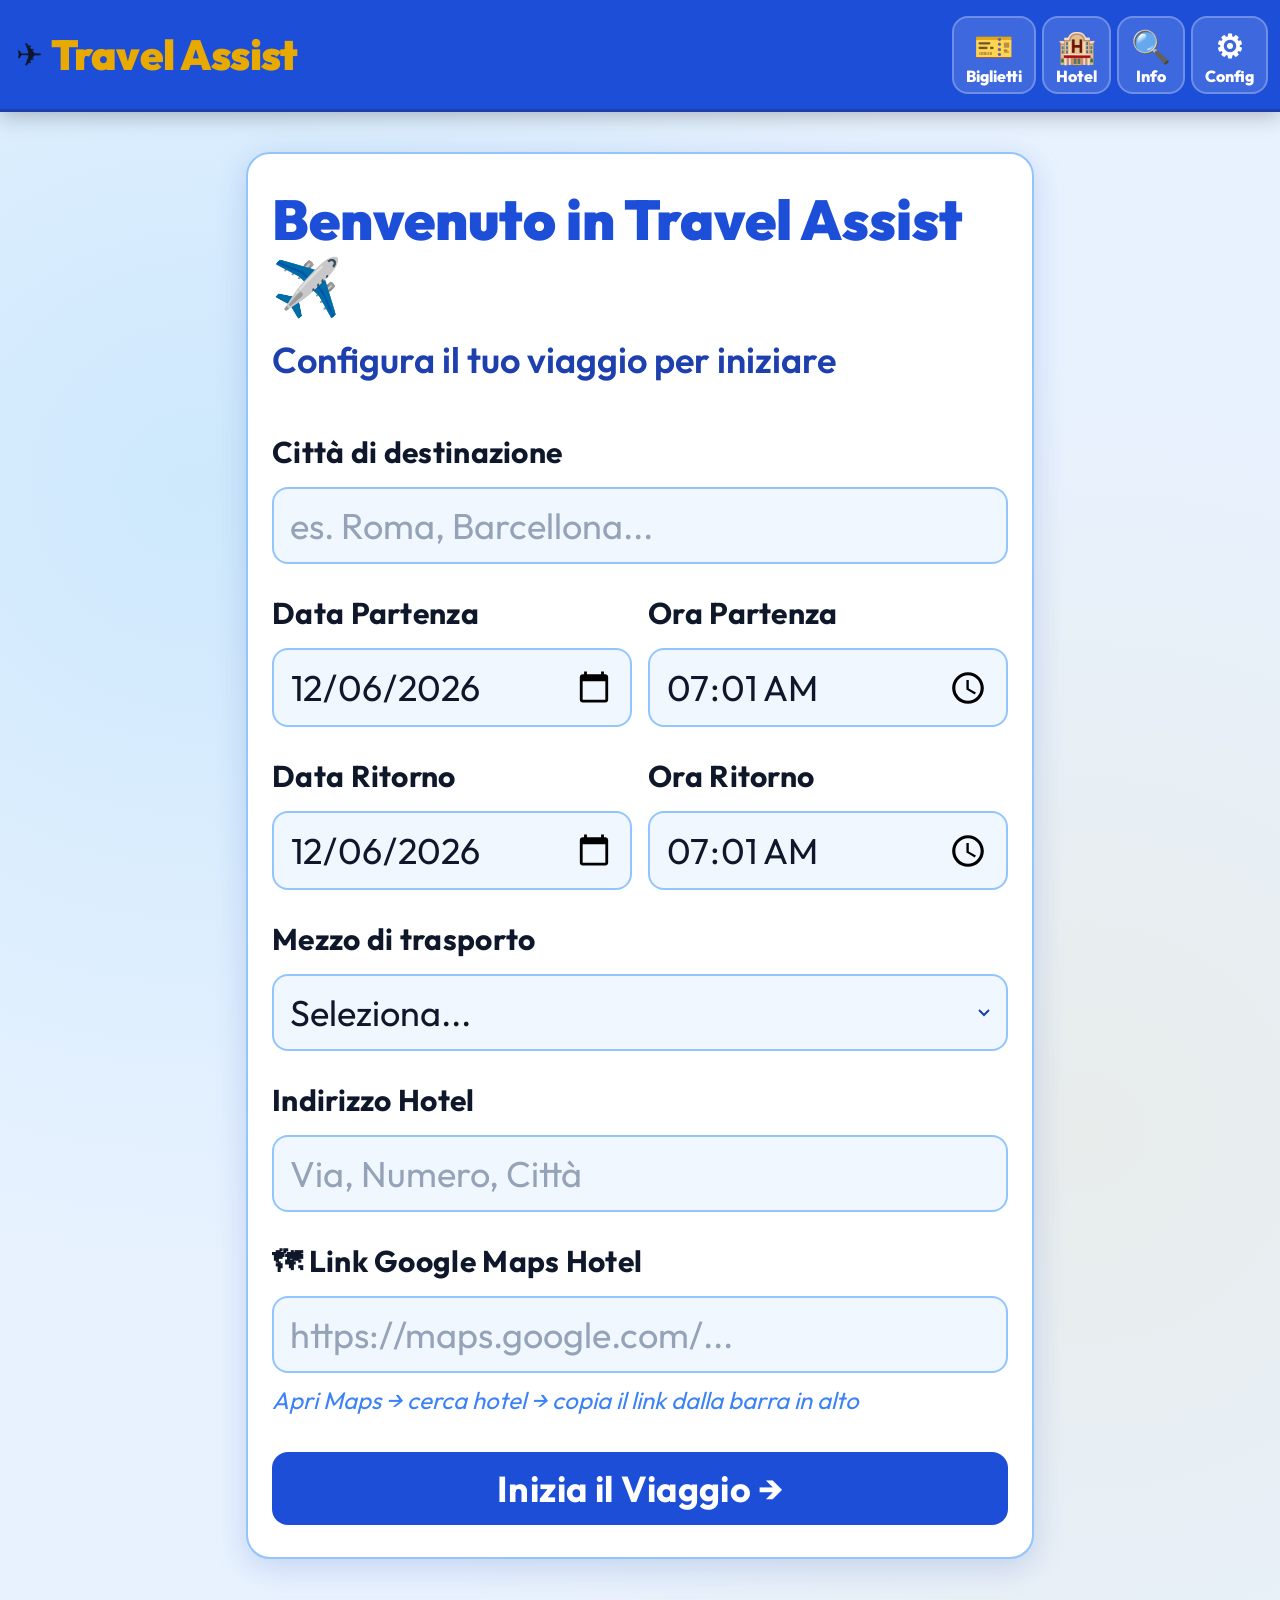
==== commit c7b7ea40: "Add files via upload" ====
--- a/index.html
+++ b/index.html
@@ -36,10 +36,6 @@
       <span class="btn-icon" aria-hidden="true">🔍</span>
       <span class="btn-label">Info</span>
     </button>
-    <button class="header-btn header-btn--pdf" onclick="exportPDF()" aria-label="Scarica PDF itinerario">
-      <span class="btn-icon" aria-hidden="true">📄</span>
-      <span class="btn-label">PDF</span>
-    </button>
     <button class="header-btn header-btn--settings" onclick="showSection('settings')" aria-label="Impostazioni">
       <span class="btn-icon" aria-hidden="true">⚙</span>
       <span class="btn-label">Config</span>
@@ -186,9 +182,6 @@
     <div id="calendar-container" class="calendar-container" role="region" aria-label="Itinerario giornaliero">
       <div class="calendar-heading-row">
         <h2 id="dashboard-title" class="calendar-heading">Itinerario</h2>
-        <button class="btn btn--pdf-inline" onclick="exportPDF()" aria-label="Scarica PDF itinerario completo">
-          📄 Scarica PDF
-        </button>
       </div>
       <div id="days-list" class="days-list" aria-label="Lista giorni del viaggio"></div>
       <button class="btn btn--add-day" onclick="addDay()">+ Aggiungi giorno</button>
--- a/style.css
+++ b/style.css
@@ -32,20 +32,20 @@
   --shadow-card: 0 2px 12px rgba(30,64,175,0.10);
 
   /* Dimensioni — grandi per ipovisione */
-  --header-height: 5.5rem;
-  --btn-min:       3.25rem;   /* 52px */
+  --header-height: 7rem;
+  --btn-min:       4rem;      /* 64px */
   --radius-sm:     0.625rem;
   --radius-md:     1rem;
   --radius-lg:     1.5rem;
 
-  /* Tipografia grande */
-  --text-xs:   1rem;       /* 16px minimo */
-  --text-sm:   1.125rem;   /* 18px */
-  --text-base: 1.25rem;    /* 20px */
-  --text-lg:   1.5rem;     /* 24px */
-  --text-xl:   1.875rem;   /* 30px */
-  --text-2xl:  2.25rem;    /* 36px */
-  --text-3xl:  2.75rem;    /* 44px */
+  /* Tipografia ipovisione grave (1/10) */
+  --text-xs:   1.5rem;     /* 24px */
+  --text-sm:   1.875rem;   /* 30px */
+  --text-base: 2.25rem;    /* 36px */
+  --text-lg:   2.625rem;   /* 42px */
+  --text-xl:   3rem;       /* 48px */
+  --text-2xl:  3.5rem;     /* 56px */
+  --text-3xl:  4rem;       /* 64px */
 }
 
 /* ---- RESET ---- */
@@ -65,7 +65,7 @@
     radial-gradient(circle at 85% 70%, rgba(232,169,0,0.08) 0%, transparent 50%);
   color: var(--text-primary);
   font-size: var(--text-base);
-  line-height: 1.6;
+  line-height: 1.8;
   min-height: 100vh;
 }
 
@@ -135,8 +135,8 @@
   background: var(--accent-primary); color: #000;
   border-color: var(--accent-primary); transform: translateY(-1px);
 }
-.header-btn .btn-icon { font-size: 1.5rem; }
-.header-btn .btn-label { font-size: 0.75rem; line-height: 1; }
+.header-btn .btn-icon { font-size: 2rem; }
+.header-btn .btn-label { font-size: 1rem; line-height: 1; font-weight: 800; }
 
 .header-btn--pdf { background: rgba(124,58,237,0.4); border-color: rgba(167,139,250,0.5); }
 .header-btn--pdf:hover { background: var(--accent-pdf); border-color: var(--accent-pdf); color: #fff; }
@@ -247,16 +247,6 @@
 }
 .btn--add-day:hover { border-color: var(--header-bg); color: var(--header-bg); background: rgba(29,78,216,0.05); }
 
-.btn--pdf-inline {
-  background: var(--accent-pdf); color: #fff;
-  border: none; border-radius: var(--radius-md);
-  padding: 0.625rem 1.25rem; font-size: var(--text-sm);
-  font-family: inherit; font-weight: 700; cursor: pointer;
-  display: flex; align-items: center; gap: 0.375rem;
-  min-height: 2.75rem; transition: all 0.15s ease;
-}
-.btn--pdf-inline:hover { background: #6d28d9; transform: translateY(-1px); }
-
 /* ---- TRIP INFO BAR ---- */
 .trip-info-bar {
   background: var(--bg-card); border: 2px solid var(--border-color);
@@ -400,14 +390,15 @@
 .slot-item {
   background: var(--bg-elevated); border: 2px solid var(--border-color);
   border-radius: var(--radius-md); padding: 1rem;
-}
-
-/* Campo luogo con autocomplete */
-.slot-place-wrapper { position: relative; flex: 1; }
-
-.slot-row { display: flex; gap: 0.75rem; margin-bottom: 0.75rem; flex-wrap: wrap; }
-.slot-time { min-width: 7rem; flex-shrink: 0; }
-.slot-place { flex: 1; min-width: 0; }
+  display: flex; flex-direction: column; gap: 0.875rem;
+}
+
+/* Layout verticale */
+.slot-col { display: flex; flex-direction: column; gap: 0.375rem; }
+.slot-label {
+  font-size: var(--text-xs); font-weight: 800;
+  color: var(--text-secondary);
+}
 
 .slot-input {
   width: 100%; min-height: 3rem;
@@ -420,20 +411,7 @@
 .slot-input:focus { border-color: var(--header-bg); outline: none; }
 .slot-input::placeholder { color: #94a3b8; }
 
-.slot-maps-row {
-  display: flex; align-items: center; gap: 0.5rem; margin-bottom: 0.75rem;
-}
-.slot-maps-input { flex: 1; }
-.btn--maps-search {
-  background: var(--accent-secondary); color: #fff; border: none;
-  border-radius: var(--radius-sm); min-height: 3rem; padding: 0 1rem;
-  font-size: var(--text-xs); font-weight: 700; cursor: pointer;
-  font-family: inherit; white-space: nowrap; flex-shrink: 0;
-  transition: all 0.15s ease;
-}
-.btn--maps-search:hover { background: #0284c7; }
-
-.slot-actions { display: flex; gap: 0.5rem; flex-wrap: wrap; }
+
 
 .btn--go {
   flex: 1; min-width: 9rem;
@@ -458,13 +436,13 @@
 .btn--remove-slot:hover { border-color: var(--accent-danger); color: var(--accent-danger); }
 
 .btn--add-slot {
-  background: transparent; border: 2px dashed var(--border-color);
-  color: var(--text-secondary); border-radius: var(--radius-sm);
+  background: rgba(220,38,38,0.08); border: 2px dashed var(--accent-danger);
+  color: var(--accent-danger); border-radius: var(--radius-sm);
   padding: 0.875rem 1rem; font-family: inherit; font-size: var(--text-sm);
-  font-weight: 700; cursor: pointer; width: 100%;
+  font-weight: 800; cursor: pointer; width: 100%;
   transition: all 0.15s ease; margin-top: 0.25rem;
 }
-.btn--add-slot:hover { border-color: var(--header-bg); color: var(--header-bg); }
+.btn--add-slot:hover { background: var(--accent-danger); color: #fff; }
 
 /* ---- AUTOCOMPLETE PLACES DROPDOWN ---- */
 .places-dropdown {
@@ -666,8 +644,15 @@
   .form-row { grid-template-columns: 1fr; }
   .trip-info-bar { grid-template-columns: 1fr; }
   .transport-tickets-grid { grid-template-columns: 1fr; }
-  .header-btn .btn-label { font-size: 0.65rem; }
+  .header-btn { padding: 0.375rem 0.5rem; min-width: 3.5rem; }
+  .header-btn .btn-label { font-size: 0.875rem; }
 }
 @media (max-width: 380px) {
-  :root { --text-base: 1.125rem; }
-}
+  :root {
+    --text-xs:   1.25rem;
+    --text-sm:   1.5rem;
+    --text-base: 1.875rem;
+    --text-lg:   2.25rem;
+    --text-xl:   2.625rem;
+  }
+}
